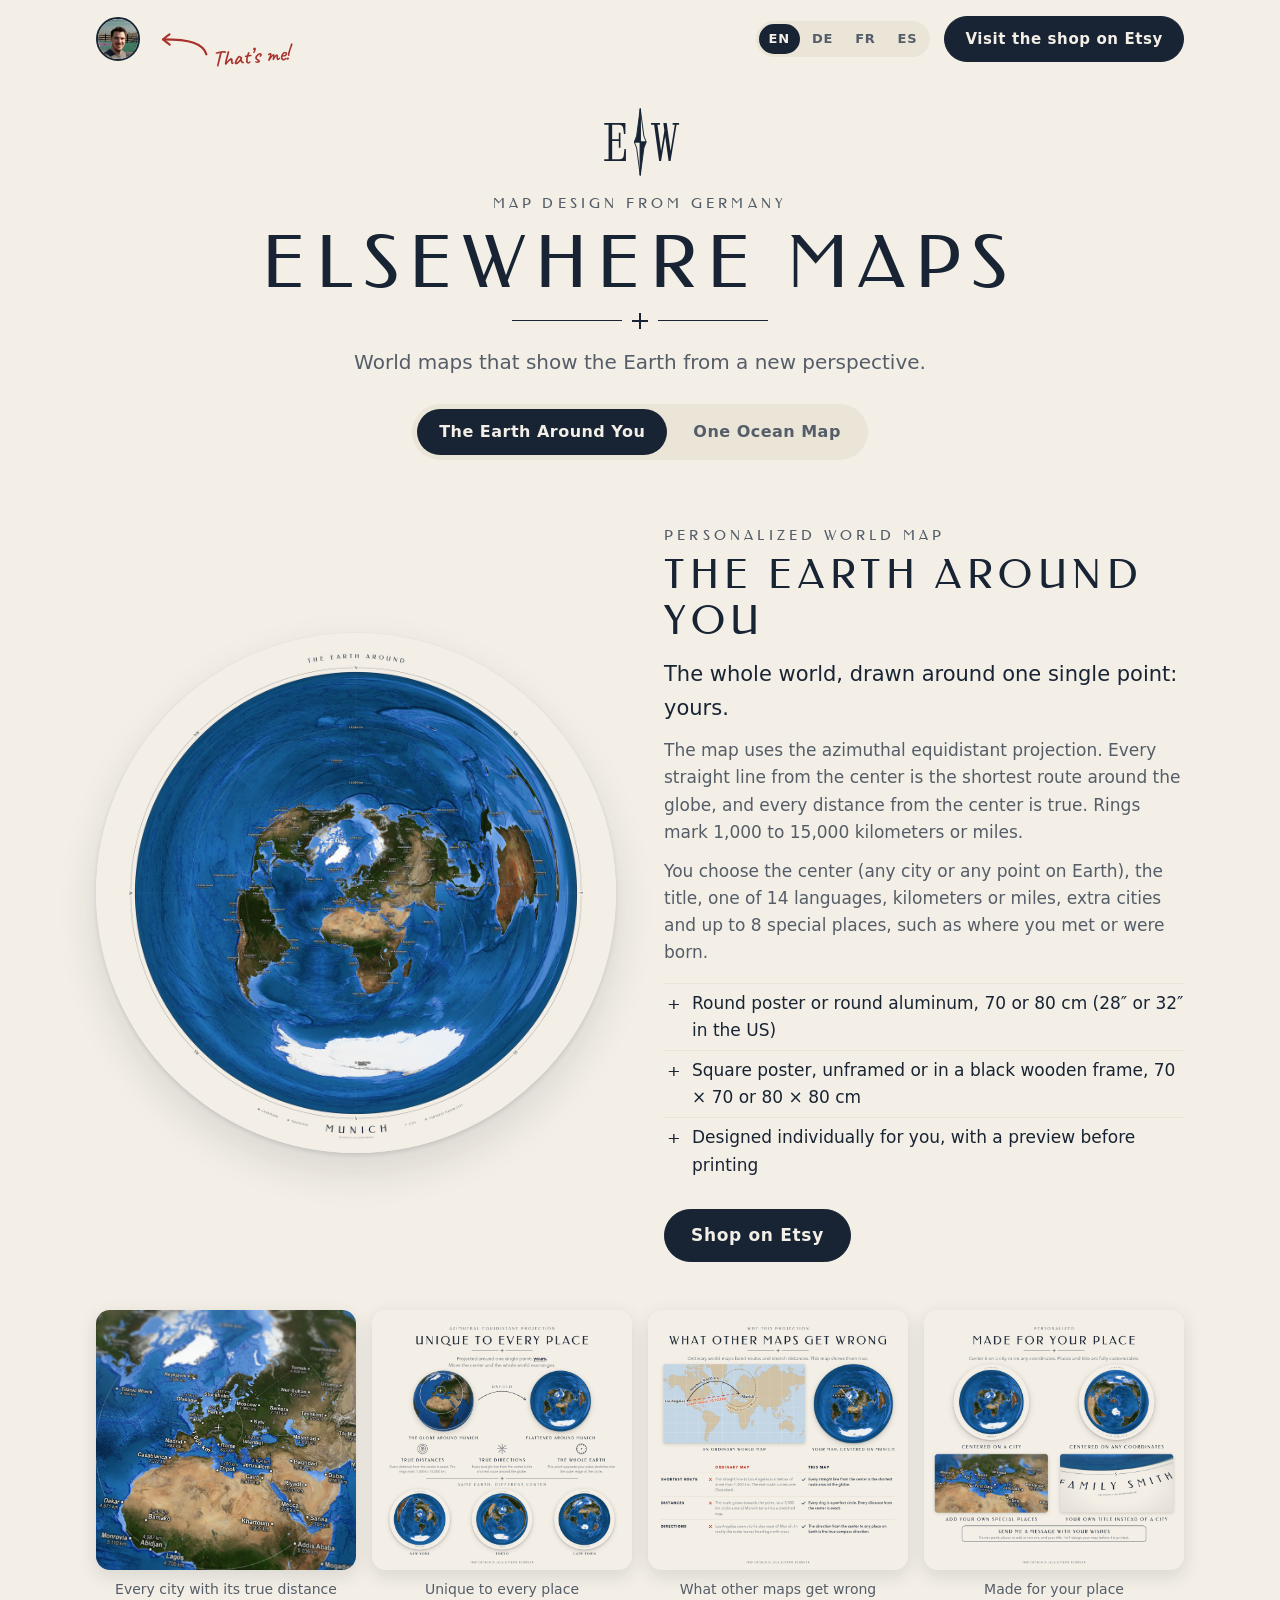
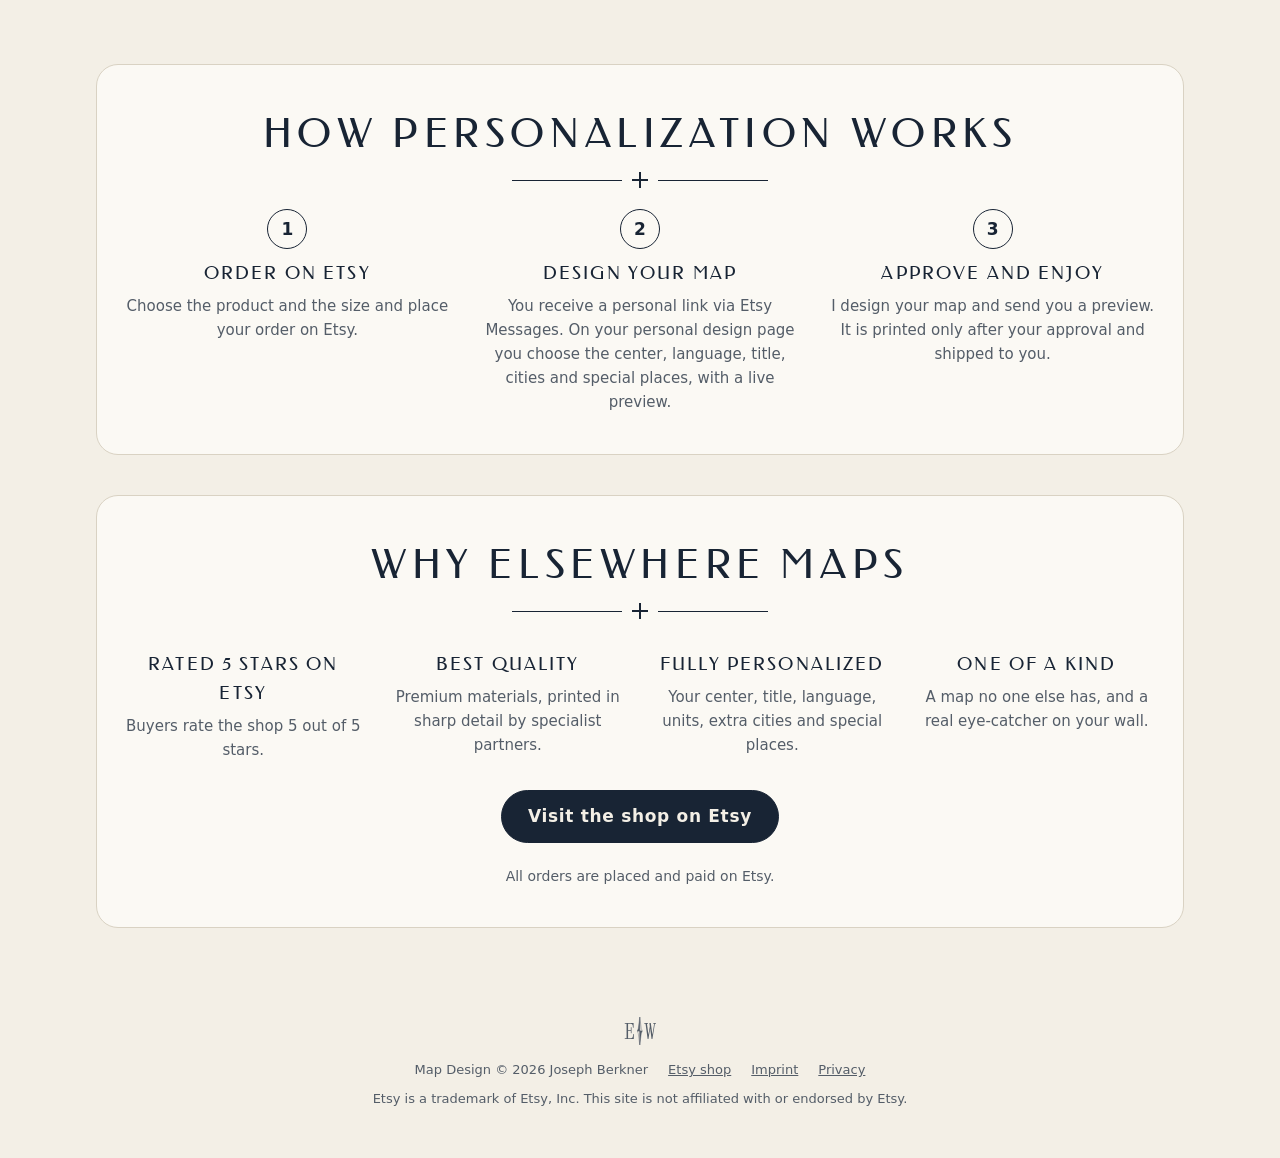
==== index.html @ 9916c8a8 "Add files via upload" ====
<!doctype html>
<html lang="en">
<head>
<meta charset="utf-8">
<meta name="viewport" content="width=device-width, initial-scale=1">
<meta name="referrer" content="strict-origin-when-cross-origin">
<!-- Keine fremden Quellen: Schriften, Bilder und Skripte liegen alle hier -->
<meta http-equiv="Content-Security-Policy" content="default-src 'self'; img-src 'self' data:; style-src 'self' 'unsafe-inline'; script-src 'self'; font-src 'self'; base-uri 'none'; form-action 'none'; object-src 'none'">
<title>Elsewhere Maps · World maps with a new perspective</title>
<meta name="description" content="Elsewhere Maps: The Earth Around You, a personalized world map centered on your place, and the One Ocean Map. Designed in Germany, available on Etsy.">
<link rel="icon" href="favicon.svg?v=202611060154" type="image/svg+xml">
<link rel="stylesheet" href="style.css?v=202611060154">
<script src="i18n.js?v=202611060154" defer></script>
<script src="app.js?v=202611060154" defer></script>
</head>
<body data-product="earth">

<!-- ------------------------------------------------------------ Kopfleiste -->
<header class="topbar">
  <div class="topbar-left">
    <button type="button" class="avatar" id="aboutOpen" aria-haspopup="dialog" data-i18n-aria="about_btn" aria-label="About me">
      <img id="avatarImg" src="img/me.jpg" alt="" width="88" height="88">
      <span class="initials" aria-hidden="true">JB</span>
    </button>
    <span class="thats-me" aria-hidden="true"><svg viewBox="0 0 60 44" class="hand-arrow"><path d="M56 39 C52 27 38 22.5 8 22.5" fill="none"/><path d="M15 16.8 C12.2 18.6 10 20.4 7.8 22.5 C10.2 24.5 12.4 26.3 15.2 28.2" fill="none"/></svg><span class="hand" data-i18n="thats_me">That’s me!</span></span>
  </div>
  <div class="topbar-right">
    <nav class="uilang" aria-label="Language of this page" data-i18n-aria="ui_lang">
      <button type="button" data-ui="en" lang="en">EN</button><button type="button" data-ui="de" lang="de">DE</button><button type="button" data-ui="fr" lang="fr">FR</button><button type="button" data-ui="es" lang="es">ES</button>
    </nav>
    <a class="btn shop" data-etsy="shop" href="https://www.etsy.com/shop/ElsewhereMaps" target="_blank" rel="noopener" data-i18n="shop_header">Visit the shop on Etsy</a>
  </div>
</header>

<!-- ------------------------------------------------------------ Kopf mit Produktwahl -->
<section class="hero">
  <div class="hero-mark"><svg aria-hidden="true" focusable="false" class="mark" xmlns="http://www.w3.org/2000/svg" viewBox="11.98 16.00 76.05 68.00"><path d="M50.00 18.50 L53.40 44.33 L55.60 50.00 L50.00 50.00 Z" style="fill:var(--bg)" stroke="currentColor" stroke-width="0.9" stroke-linejoin="round"/><path d="M50.00 81.50 L46.60 55.67 L44.40 50.00 L50.00 50.00 Z" style="fill:var(--bg)" stroke="currentColor" stroke-width="0.9" stroke-linejoin="round"/><path d="M50.00 18.50 L46.60 44.33 L44.40 50.00 L50.00 50.00 Z" fill="currentColor" stroke="currentColor" stroke-width="0.9" stroke-linejoin="round"/><path d="M50.00 81.50 L53.40 55.67 L55.60 50.00 L50.00 50.00 Z" fill="currentColor" stroke="currentColor" stroke-width="0.9" stroke-linejoin="round"/><path d="M31 0V34H115V706H31V740H442V526H414L400 633Q391 705 317 705H185V421H314V548H346V260H314V387H185V35H327Q400 35 409 108L424 234H452V0Z" fill="currentColor" transform="translate(14.476 68.000) scale(0.04865 -0.04865)"/><path d="M136 0 39 706H-21V740H153V706H104L174 197L238 591L218 740H283L358 197L441 706H398V740H524V706H474L358 0H320L254 481L174 0Z" fill="currentColor" transform="translate(61.200 68.000) scale(0.04865 -0.04865)"/></svg></div>
  <div class="kicker" data-i18n="kicker">Map design from Germany</div>
  <h1>Elsewhere Maps</h1>
  <div class="ornament" aria-hidden="true"><span></span><i></i><span></span></div>
  <p class="tagline" data-i18n="tagline">World maps that show the Earth from a new perspective.</p>
  <div class="tabs" role="tablist" aria-label="Choose a map" data-i18n-aria="tabs_label">
    <button type="button" role="tab" id="tab-earth" aria-controls="panel-earth" data-tab="earth" aria-selected="true">The Earth Around You</button>
    <button type="button" role="tab" id="tab-ocean" aria-controls="panel-ocean" data-tab="ocean" aria-selected="false" tabindex="-1">One Ocean Map</button>
  </div>
</section>

<main>
  <!-- ------------------------------------------------------------ The Earth Around You -->
  <div id="panel-earth" class="panel" role="tabpanel" aria-labelledby="tab-earth" data-for="earth">
    <section class="product">
      <div class="product-media">
        <img class="round" src="img/earth_poster.jpg" width="1200" height="1200" alt="Round world map centered on Munich: the whole Earth drawn around one point, with distance rings and city labels" data-i18n-alt="earth_alt">
      </div>
      <div class="product-text">
        <div class="kicker" data-i18n="earth_kicker">Personalized world map</div>
        <h2>The Earth Around You</h2>
        <p class="lead" data-i18n="earth_lead">The whole world, drawn around one single point: yours.</p>
        <p data-i18n="earth_p1">The map uses the azimuthal equidistant projection.</p>
        <p data-i18n="earth_p2">You choose the center.</p>
        <ul class="facts">
          <li data-i18n="earth_f1">Round poster or round aluminum</li>
          <li data-i18n="earth_f2">Square poster</li>
          <li data-i18n="earth_f3">Designed individually for you</li>
        </ul>
        <a class="btn etsy" data-etsy="earthAroundYou" href="https://www.etsy.com/shop/ElsewhereMaps" target="_blank" rel="noopener" data-i18n="shop_etsy">Shop on Etsy</a>
      </div>
    </section>

    <section class="gallery" aria-label="Pictures of The Earth Around You" data-i18n-aria="gallery_earth">
      <figure><img src="img/earth_closeup.jpg" width="1600" height="1600" alt="" data-i18n-alt="g1_alt" loading="lazy"><figcaption data-i18n="g1"></figcaption></figure>
      <figure><img src="img/earth_projection.jpg" width="1600" height="1600" alt="" data-i18n-alt="g2_alt" loading="lazy"><figcaption data-i18n="g2"></figcaption></figure>
      <figure><img src="img/earth_other_maps.jpg" width="1600" height="1600" alt="" data-i18n-alt="g3_alt" loading="lazy"><figcaption data-i18n="g3"></figcaption></figure>
      <figure><img src="img/earth_personalized.jpg" width="1600" height="1600" alt="" data-i18n-alt="g4_alt" loading="lazy"><figcaption data-i18n="g4"></figcaption></figure>
    </section>

    <section class="card steps" aria-labelledby="steps-h">
      <h2 id="steps-h" data-i18n="steps_h">How personalization works</h2>
      <div class="ornament" aria-hidden="true"><span></span><i></i><span></span></div>
      <ol>
        <li><span class="n">1</span><h3 data-i18n="s1_h"></h3><p data-i18n="s1_p"></p></li>
        <li><span class="n">2</span><h3 data-i18n="s2_h"></h3><p data-i18n="s2_p"></p></li>
        <li><span class="n">3</span><h3 data-i18n="s3_h"></h3><p data-i18n="s3_p"></p></li>
      </ol>
    </section>
  </div>

  <!-- ------------------------------------------------------------ One Ocean Map -->
  <div id="panel-ocean" class="panel" role="tabpanel" aria-labelledby="tab-ocean" data-for="ocean" hidden>
    <section class="product">
      <div class="product-media">
        <img src="img/ocean_mockup.jpg" width="800" height="1200" alt="" data-i18n-alt="ocean_alt">
      </div>
      <div class="product-text">
        <div class="kicker" data-i18n="ocean_kicker">Poster</div>
        <div class="ocean-label" role="img" aria-label="One Ocean"><img src="img/ocean_title_text_light.svg" alt=""><img class="ocean-label-wave" src="img/ocean_waves_light.svg" alt=""></div>
        <h2 class="visually-hidden">One Ocean Map</h2>
        <p class="lead" data-i18n="ocean_lead">There is only one ocean.</p>
        <p data-i18n="ocean_p1"></p>
        <p data-i18n="ocean_p2"></p>
        <a class="btn etsy" data-etsy="oneOcean" href="https://www.etsy.com/shop/ElsewhereMaps" target="_blank" rel="noopener" data-i18n="shop_etsy">Shop on Etsy</a>
      </div>
    </section>

    <section class="gallery" aria-label="Pictures of the One Ocean Map" data-i18n-aria="gallery_ocean">
      <figure><img src="img/ocean_closeup.jpg" width="1400" height="1400" alt="" data-i18n-alt="o1_alt" loading="lazy"><figcaption data-i18n="o1"></figcaption></figure>
      <figure><img src="img/ocean_atlantic.jpg" width="1400" height="1400" alt="" data-i18n-alt="o2_alt" loading="lazy"><figcaption data-i18n="o2"></figcaption></figure>
      <figure><img src="img/ocean_details.jpg" width="1400" height="1400" alt="" data-i18n-alt="o3_alt" loading="lazy"><figcaption data-i18n="o3"></figcaption></figure>
      <figure><img src="img/ocean_room.jpg" width="1024" height="1024" alt="" data-i18n-alt="o4_alt" loading="lazy"><figcaption data-i18n="o4"></figcaption></figure>
    </section>

    <section class="card details" aria-labelledby="det-h">
      <h2 id="det-h" data-i18n="od_h">Details</h2>
      <div class="ornament" aria-hidden="true"><span></span><i></i><span></span></div>
      <ul>
        <li><h3 data-i18n="od1_h"></h3><p data-i18n="od1_p"></p></li>
        <li><h3 data-i18n="od2_h"></h3><p data-i18n="od2_p"></p></li>
        <li><h3 data-i18n="od3_h"></h3><p data-i18n="od3_p"></p></li>
        <li><h3 data-i18n="od4_h"></h3><p data-i18n="od4_p"></p></li>
      </ul>
    </section>
  </div>

  <!-- ------------------------------------------------------------ Vorteile (beide Produkte) -->
  <section class="card benefits" aria-labelledby="ben-h">
    <h2 id="ben-h" data-i18n="ben_h">Why Elsewhere Maps</h2>
    <div class="ornament" aria-hidden="true"><span></span><i></i><span></span></div>
    <ul>
      <li><h3 data-i18n="b1_h"></h3><p data-i18n="b1_p"></p></li>
      <li><h3 data-i18n="b2_h"></h3><p data-i18n="b2_p"></p></li>
      <li data-for="earth"><h3 data-i18n="b3_h"></h3><p data-i18n="b3_p"></p></li>
      <li data-for="ocean" hidden><h3 data-i18n="bo3_h"></h3><p data-i18n="bo3_p"></p></li>
      <li><h3 data-i18n="b4_h"></h3><p data-i18n="b4_p"></p></li>
    </ul>
    <a class="btn etsy" data-etsy="shop" href="https://www.etsy.com/shop/ElsewhereMaps" target="_blank" rel="noopener" data-i18n="visit_shop">Visit the shop on Etsy</a>
    <p class="note" data-i18n="etsy_note">All orders are placed and paid on Etsy.</p>
  </section>
</main>

<footer>
  <div class="footer-mark"><svg aria-hidden="true" focusable="false" class="mark" xmlns="http://www.w3.org/2000/svg" viewBox="11.98 16.00 76.05 68.00"><path d="M50.00 18.50 L53.40 44.33 L55.60 50.00 L50.00 50.00 Z" style="fill:var(--bg)" stroke="currentColor" stroke-width="0.9" stroke-linejoin="round"/><path d="M50.00 81.50 L46.60 55.67 L44.40 50.00 L50.00 50.00 Z" style="fill:var(--bg)" stroke="currentColor" stroke-width="0.9" stroke-linejoin="round"/><path d="M50.00 18.50 L46.60 44.33 L44.40 50.00 L50.00 50.00 Z" fill="currentColor" stroke="currentColor" stroke-width="0.9" stroke-linejoin="round"/><path d="M50.00 81.50 L53.40 55.67 L55.60 50.00 L50.00 50.00 Z" fill="currentColor" stroke="currentColor" stroke-width="0.9" stroke-linejoin="round"/><path d="M31 0V34H115V706H31V740H442V526H414L400 633Q391 705 317 705H185V421H314V548H346V260H314V387H185V35H327Q400 35 409 108L424 234H452V0Z" fill="currentColor" transform="translate(14.476 68.000) scale(0.04865 -0.04865)"/><path d="M136 0 39 706H-21V740H153V706H104L174 197L238 591L218 740H283L358 197L441 706H398V740H524V706H474L358 0H320L254 481L174 0Z" fill="currentColor" transform="translate(61.200 68.000) scale(0.04865 -0.04865)"/></svg></div>
  <span>Map Design © 2026 Joseph Berkner</span>
  <a data-etsy="shop" href="https://www.etsy.com/shop/ElsewhereMaps" target="_blank" rel="noopener" data-i18n="footer_shop">Etsy shop</a>
  <a href="imprint.html" data-i18n="imprint">Imprint</a>
  <a href="privacy.html" data-i18n="privacy">Privacy</a>
  <span class="small" data-i18n="etsy_tm">Etsy is a trademark of Etsy, Inc. This site is not affiliated with or endorsed by Etsy.</span>
</footer>

<!-- ------------------------------------------------------------ Ueber mich -->
<dialog id="lightbox" aria-label="Picture" data-i18n-aria="lb_label">
  <button type="button" class="close" id="lbClose" data-i18n-aria="about_close" aria-label="Close">×</button>
  <button type="button" class="lb-nav prev" id="lbPrev" data-i18n-aria="lb_prev" aria-label="Previous picture">‹</button>
  <figure><img id="lbImg" src="" alt=""><figcaption id="lbCap"></figcaption></figure>
  <button type="button" class="lb-nav next" id="lbNext" data-i18n-aria="lb_next" aria-label="Next picture">›</button>
</dialog>
<dialog id="about" aria-labelledby="about-h">
  <div class="about-inner">
    <button type="button" class="close" id="aboutClose" data-i18n-aria="about_close" aria-label="Close">×</button>
    <div class="about-photo avatar static" aria-hidden="true"><img id="aboutImg" src="img/me.jpg" alt="" width="160" height="160"><span class="initials">JB</span></div>
    <h2 id="about-h" data-i18n="about_h">About me</h2>
    <p data-i18n="about_p1"></p>
    <p data-i18n="about_p2"></p>
    <a class="btn" data-etsy="shop" href="https://www.etsy.com/shop/ElsewhereMaps" target="_blank" rel="noopener" data-i18n="visit_shop">Visit the shop on Etsy</a>
  </div>
</dialog>
</body>
</html>
---- style.css ----
/* Marketingseite Elsewhere Maps. Zwei Looks, gesteuert ueber body[data-product]:
   earth = wie The Earth Around You (Creme, Tinte, Federo), ocean = wie die One Ocean Map
   (Tiefseeblau, Cyan und Korallrot der Stroemungen, Crimson Text). */
@font-face { font-family: "Federo SZ"; src: url("federo.ttf") format("truetype"); font-display: swap; }
@font-face { font-family: "Crimson Text"; src: url("fonts/CrimsonText-Regular.ttf") format("truetype"); font-weight: 400; font-display: swap; }
@font-face { font-family: "Crimson Text"; src: url("fonts/CrimsonText-SemiBold.ttf") format("truetype"); font-weight: 600; font-display: swap; }
@font-face { font-family: "Crimson Text"; src: url("fonts/CrimsonText-Italic.ttf") format("truetype"); font-weight: 400; font-style: italic; font-display: swap; }

:root, body[data-product="earth"] {
  --bg: #f3efe6; --card: #fbf9f4; --ink: #182434; --muted: #545d68; --line: #d9d2c3; --soft: #ebe5d8;
  --accent: #182434; --accent-ink: #f3efe6; --kicker: #545d68; --focus: #1a58a0;
  --shadow: rgba(24,36,52,.12);
  --head: "Federo SZ", "Federo", Georgia, serif; --head-case: uppercase; --head-track: .14em; --head-weight: 400;
  --body: "Avenir Next", "Avenir", "Segoe UI", "Helvetica Neue", system-ui, sans-serif;
  --lead-font: var(--body);
}
body[data-product="ocean"] {
  --bg: #0b3f6e; --card: #124f86; --ink: #f2f6fa; --muted: #c3d5e6; --line: rgba(231,238,244,.22); --soft: rgba(231,238,244,.12);
  --accent: #3a99cf; --accent-ink: #062440; --kicker: #f4a3bd; --focus: #f4a3bd;
  --shadow: rgba(0,10,25,.45);
  --head: "Crimson Text", Georgia, serif; --head-case: none; --head-track: .01em; --head-weight: 600;
  --lead-font: "Crimson Text", Georgia, serif;
}
* { box-sizing: border-box; }
html { -webkit-text-size-adjust: 100%; }
body { margin: 0; background: var(--bg); color: var(--ink); font: 17px/1.6 var(--body); transition: background-color .45s ease, color .45s ease; overflow-x: hidden; }
body[data-product="ocean"] { background: radial-gradient(ellipse 120% 700px at 50% 0, #195f97 0%, #0b3f6e 100%) no-repeat, #0b3f6e; }
img { max-width: 100%; height: auto; display: block; }
a { color: var(--ink); }
h1, h2, h3 { font-family: var(--head); font-weight: var(--head-weight); text-transform: var(--head-case); }
h2 { letter-spacing: var(--head-track); font-size: clamp(26px, 4.4vw, 40px); line-height: 1.15; margin: 6px 0 14px; }
body[data-product="ocean"] h2 { font-size: clamp(30px, 5vw, 46px); }
h3 { letter-spacing: calc(var(--head-track) * .85); font-size: 18px; margin: 10px 0 6px; }
body[data-product="ocean"] h3 { font-size: 22px; }
.kicker { font-family: var(--head); letter-spacing: .3em; text-transform: uppercase; color: var(--kicker); font-size: 14px; }
body[data-product="ocean"] .kicker { letter-spacing: .22em; font-weight: 600; }

/* Ornament: Linie mit Pluszeichen (earth) bzw. sanfter Welle (ocean) */
.ornament { display: flex; align-items: center; justify-content: center; height: 18px; margin: 10px 0; }
.ornament span { width: 110px; height: 1px; background: var(--ink); }
.ornament i { position: relative; width: 36px; height: 18px; }
.ornament i::before, .ornament i::after { content: ""; position: absolute; background: var(--ink); }
.ornament i::before { left: 10px; right: 10px; top: 8px; height: 2px; }
.ornament i::after { top: 1px; bottom: 1px; left: 17px; width: 2px; }
body[data-product="ocean"] .ornament span, body[data-product="ocean"] .ornament i { display: none; }
body[data-product="ocean"] .ornament { width: 280px; height: 30px; margin: 10px auto;
  background: url("img/ocean_waves_light.svg") center / contain no-repeat; }   /* Wellen aus dem Titel der One Ocean Map */

.btn { display: inline-block; font: inherit; font-weight: 600; letter-spacing: .04em; text-decoration: none; border: 1px solid var(--accent);
  border-radius: 999px; background: var(--accent); color: var(--accent-ink); padding: 12px 26px; transition: background-color .3s, color .3s, border-color .3s, filter .2s; }
.btn:hover { filter: brightness(1.12); }
.btn.ghost { background: transparent; color: var(--ink); border-color: var(--ink); }
:focus-visible { outline: 3px solid var(--focus); outline-offset: 3px; }

/* Kopfleiste */
.topbar { max-width: 1120px; margin: 0 auto; padding: 16px; display: flex; justify-content: space-between; align-items: center; gap: 12px; flex-wrap: wrap; }
.topbar-left, .topbar-right { display: flex; align-items: center; gap: 14px; flex-wrap: wrap; }
.brand { font-family: var(--head); text-transform: var(--head-case); letter-spacing: .2em; font-size: 15px; text-decoration: none; color: var(--ink); white-space: nowrap; }
body[data-product="ocean"] .brand { letter-spacing: .06em; font-size: 20px; font-weight: 600; }
.brand { display: inline-flex; align-items: center; gap: 10px; }
.brand svg.mark { display: block; height: 38px; width: auto; color: var(--ink); }
.avatar { position: relative; width: 44px; height: 44px; border-radius: 50%; padding: 0; border: 2px solid var(--accent); background: var(--soft); overflow: hidden; cursor: pointer; flex: none; }
.avatar img { width: 100%; height: 100%; object-fit: cover; }
.avatar .initials { position: absolute; inset: 0; display: none; place-items: center; font-weight: 700; font-size: 15px; letter-spacing: .04em; color: var(--ink); }
.avatar.noimg img { display: none; }
.avatar.noimg .initials { display: grid; }
.avatar.static { cursor: default; }
.uilang { display: flex; gap: 2px; background: var(--soft); border-radius: 999px; padding: 3px; }
.uilang button { font: inherit; font-size: 13px; font-weight: 600; letter-spacing: .06em; border: 0; background: none; color: var(--muted); padding: 5px 10px; border-radius: 999px; cursor: pointer; }
.uilang button[aria-pressed="true"] { background: var(--ink); color: var(--bg); }
.btn.shop { padding: 10px 20px; font-size: 15px; }

/* Kopf mit Produktwahl */
.hero { text-align: center; padding: 28px 16px 36px; max-width: 1120px; margin: 0 auto; }
.hero h1 { letter-spacing: .14em; font-size: clamp(36px, 8vw, 72px); margin: 12px 0 8px; line-height: 1.05; }
body[data-product="ocean"] .hero h1 { letter-spacing: .04em; }
.tagline { color: var(--muted); font-size: clamp(17px, 2.2vw, 20px); max-width: 640px; margin: 16px auto 26px; }
.tabs { display: inline-flex; flex-wrap: wrap; justify-content: center; gap: 4px; background: var(--soft); border-radius: 999px; padding: 5px; }
.tabs [role="tab"] { font: inherit; font-weight: 600; font-size: 16px; letter-spacing: .03em; border: 0; border-radius: 999px; background: none; color: var(--muted); padding: 10px 22px; cursor: pointer; transition: background-color .3s, color .3s; }
.tabs [role="tab"][aria-selected="true"] { background: var(--accent); color: var(--accent-ink); }

main { max-width: 1120px; margin: 0 auto; padding: 0 16px 40px; }
.panel { transition: opacity .35s ease; }
.panel.fading { opacity: 0; }

/* Produkte */
.product { display: grid; grid-template-columns: 1fr 1fr; gap: 48px; align-items: center; padding: 28px 0 40px; }
.product-media img { border-radius: 18px; box-shadow: 0 2px 4px var(--shadow), 0 18px 40px var(--shadow); }
body[data-product="ocean"] .product-media img { max-height: 760px; width: auto; margin: 0 auto; }
.product .lead { font-family: var(--lead-font); font-size: 21px; color: var(--ink); font-weight: 500; margin: 0 0 12px; }
body[data-product="ocean"] .product .lead { font-size: 26px; font-style: italic; font-weight: 400; }
.product p { color: var(--muted); margin: 0 0 12px; }
.facts { list-style: none; padding: 0; margin: 16px 0 24px; }
.facts li { position: relative; padding: 6px 0 6px 28px; border-top: 1px solid var(--soft); }
.facts li::before { content: "+"; position: absolute; left: 4px; top: 3px; font-family: var(--head); font-size: 20px; }

.gallery { display: grid; grid-template-columns: repeat(4, 1fr); gap: 16px; padding: 8px 0 40px; }
.gallery.two { grid-template-columns: minmax(0, 420px); justify-content: center; }
.gallery figure { margin: 0; }
.gallery img { border-radius: 14px; box-shadow: 0 6px 18px var(--shadow); }
.gallery figcaption { font-size: 14px; color: var(--muted); text-align: center; margin-top: 8px; }

/* Karten: Schritte, Details, Vorteile */
.card { text-align: center; background: var(--card); border: 1px solid var(--line); border-radius: 22px; padding: 40px 28px; margin: 24px 0 40px; transition: background-color .45s, border-color .45s; }
.card ol, .card ul { list-style: none; padding: 0; margin: 20px 0 0; display: grid; grid-template-columns: repeat(3, 1fr); gap: 28px; }
.details ul, .benefits ul { grid-template-columns: repeat(4, 1fr); }
.benefits ul { margin-bottom: 28px; }
.card p { color: var(--muted); font-size: 15px; margin: 0; }
body[data-product="ocean"] .card p { font-size: 16px; }
.n { display: inline-grid; place-items: center; width: 40px; height: 40px; border-radius: 50%; border: 1.5px solid var(--ink); font-weight: 600; }
.note, .card .note { color: var(--muted); font-size: 14px; margin: 22px 0 0; }   /* .card p setzt sonst margin 0 */
.todo { border: 1px dashed var(--kicker); border-radius: 6px; padding: 0 4px; }

footer { max-width: 1120px; margin: 0 auto; padding: 8px 16px 48px; display: flex; flex-wrap: wrap; gap: 8px 20px; justify-content: center; color: var(--muted); font-size: 13px; }
footer a { color: var(--muted); }
footer .small { flex-basis: 100%; text-align: center; }

/* Ueber mich */
dialog#about { border: 1px solid var(--line); border-radius: 22px; background: var(--card); color: var(--ink); padding: 0; width: min(520px, calc(100vw - 32px)); max-height: calc(100vh - 32px); box-shadow: 0 30px 80px rgba(0,0,0,.35); }
dialog#about::backdrop { background: rgba(8,20,35,.55); }
.about-inner { position: relative; padding: 36px 28px 28px; text-align: center; }
.about-inner p { color: var(--muted); margin: 0 0 12px; }
.about-inner .btn { margin-top: 8px; }
.about-photo { width: 120px; height: 120px; margin: 0 auto 8px; }
.about-photo .initials { font-size: 34px; }
.close { position: absolute; top: 10px; right: 10px; width: 40px; height: 40px; border: 0; border-radius: 50%; background: var(--soft); color: var(--ink); font-size: 24px; line-height: 1; cursor: pointer; }

[hidden] { display: none !important; }

@media (max-width: 900px) {
  .product { grid-template-columns: 1fr; gap: 24px; padding: 20px 0 32px; }
  .gallery { grid-template-columns: 1fr 1fr; }
  .details ul, .benefits ul { grid-template-columns: 1fr 1fr; }
}
@media (max-width: 600px) {
  .topbar { justify-content: center; }
  .topbar-left, .topbar-right { justify-content: center; }
  .card ol, .card ul, .details ul, .benefits ul { grid-template-columns: 1fr; }
  .card { padding: 28px 16px; }
  .gallery { gap: 10px; }
  .tabs [role="tab"] { padding: 9px 14px; font-size: 15px; }
}
@media (prefers-reduced-motion: reduce) {
  *, *::before, *::after { transition: none !important; }
}

/* Titel der One Ocean Map wie auf dem Poster, fuer den dunklen Grund mit heller Schrift (Schrift: img/ocean_title_text_light.svg aus logo/make_ocean_title.py, Welle: img/ocean_waves_light.svg aus logo/make_wave.py) */
.ocean-label { display: block; margin: 4px 0 14px; }
.ocean-label img { width: min(250px, 62vw); height: auto; display: block; }
.ocean-label .ocean-label-wave { width: min(270px, 66vw); margin: 2px 0 0 -10px; }
.visually-hidden { position: absolute !important; width: 1px; height: 1px; overflow: hidden; clip: rect(0 0 0 0); white-space: nowrap; }

/* Grossansicht der Bilder */
.zoomable { cursor: zoom-in; }
dialog#lightbox { border: 0; padding: 0; background: transparent; max-width: none; max-height: none; width: 100vw; height: 100vh; margin: 0; overflow: hidden; }
dialog#lightbox[open] { display: grid; place-items: center; }
dialog#lightbox::backdrop { background: rgba(6,14,24,.88); }
dialog#lightbox figure { margin: 0; display: flex; flex-direction: column; align-items: center; gap: 10px; max-width: calc(100vw - 120px); }
dialog#lightbox img { max-width: calc(100vw - 120px); max-height: calc(100vh - 110px); width: auto; height: auto; border-radius: 10px; box-shadow: 0 20px 60px rgba(0,0,0,.5); }
dialog#lightbox figcaption { color: #e7eef4; font-size: 15px; text-align: center; }
dialog#lightbox .close { position: fixed; top: 16px; right: 16px; }
.lb-nav { position: fixed; top: 50%; transform: translateY(-50%); width: 48px; height: 48px; border-radius: 50%; border: 0;
  background: rgba(255,255,255,.14); color: #fff; font-size: 32px; line-height: 1; cursor: pointer; }
.lb-nav:hover, .lb-nav:focus-visible { background: rgba(255,255,255,.28); }
.lb-nav.prev { left: 16px; } .lb-nav.next { right: 16px; }
@media (max-width: 600px) { dialog#lightbox figure, dialog#lightbox img { max-width: calc(100vw - 32px); } .lb-nav { top: auto; bottom: 18px; transform: none; } }
.hero-mark { display: flex; justify-content: center; margin: 0 0 14px; }
.hero-mark svg.mark { height: 72px; width: auto; color: var(--ink); }
@media (max-width: 600px) { .hero-mark svg.mark { height: 56px; } }
.product-media img.round { border-radius: 50%; }   /* rundes Poster wie geschnitten */
dialog#lightbox img.round { border-radius: 50%; }

/* Handschriftlicher Hinweis am Profilfoto */
@font-face { font-family: "Caveat"; src: url("fonts/Caveat.ttf") format("truetype"); font-weight: 400 700; font-display: swap; }
:root { --hand: #a8322b; }
body[data-product="ocean"] { --hand: #f4a3bf; }
.thats-me { display: inline-flex; align-items: flex-start; height: 44px; margin-left: 2px; color: var(--hand); pointer-events: none; }
/* Pfeil so hoch wie das Foto (44 px): die Spitze liegt genau auf halber Hoehe, also auf der Mitte des Fotos */
.hand-arrow { width: 54px; height: 44px; flex: none; }
.hand-arrow path { stroke: currentColor; stroke-width: 2.4; stroke-linecap: round; stroke-linejoin: round; }
.thats-me .hand { font-family: "Caveat", "Bradley Hand", cursive; font-weight: 600; font-size: 22px; line-height: 1; white-space: nowrap; align-self: flex-end; margin: 0 0 -6px 2px; transform: rotate(-5deg); }
@media (max-width: 600px) { .hand-arrow { width: 44px; } .thats-me .hand { font-size: 20px; } }
.footer-mark { flex-basis: 100%; display: flex; justify-content: center; margin-bottom: 6px; }
.footer-mark svg.mark { height: 30px; width: auto; color: var(--muted); }
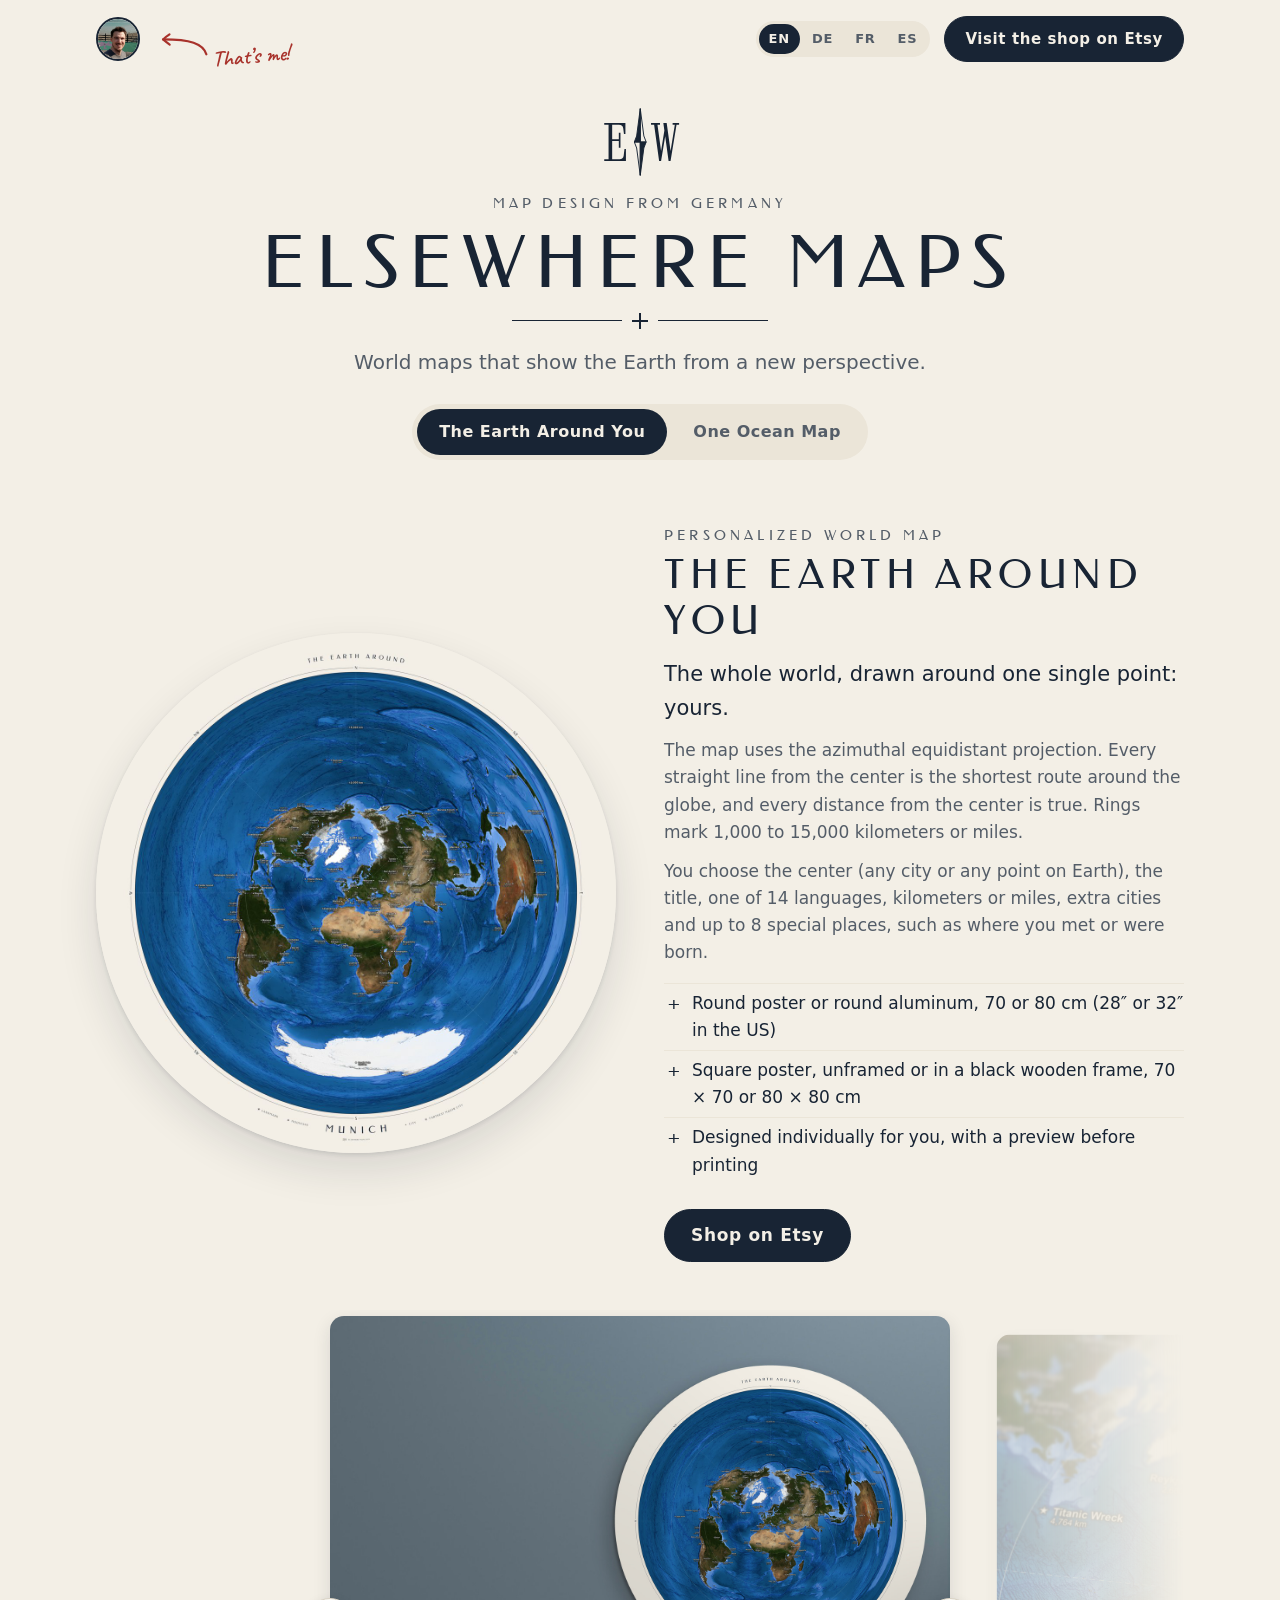
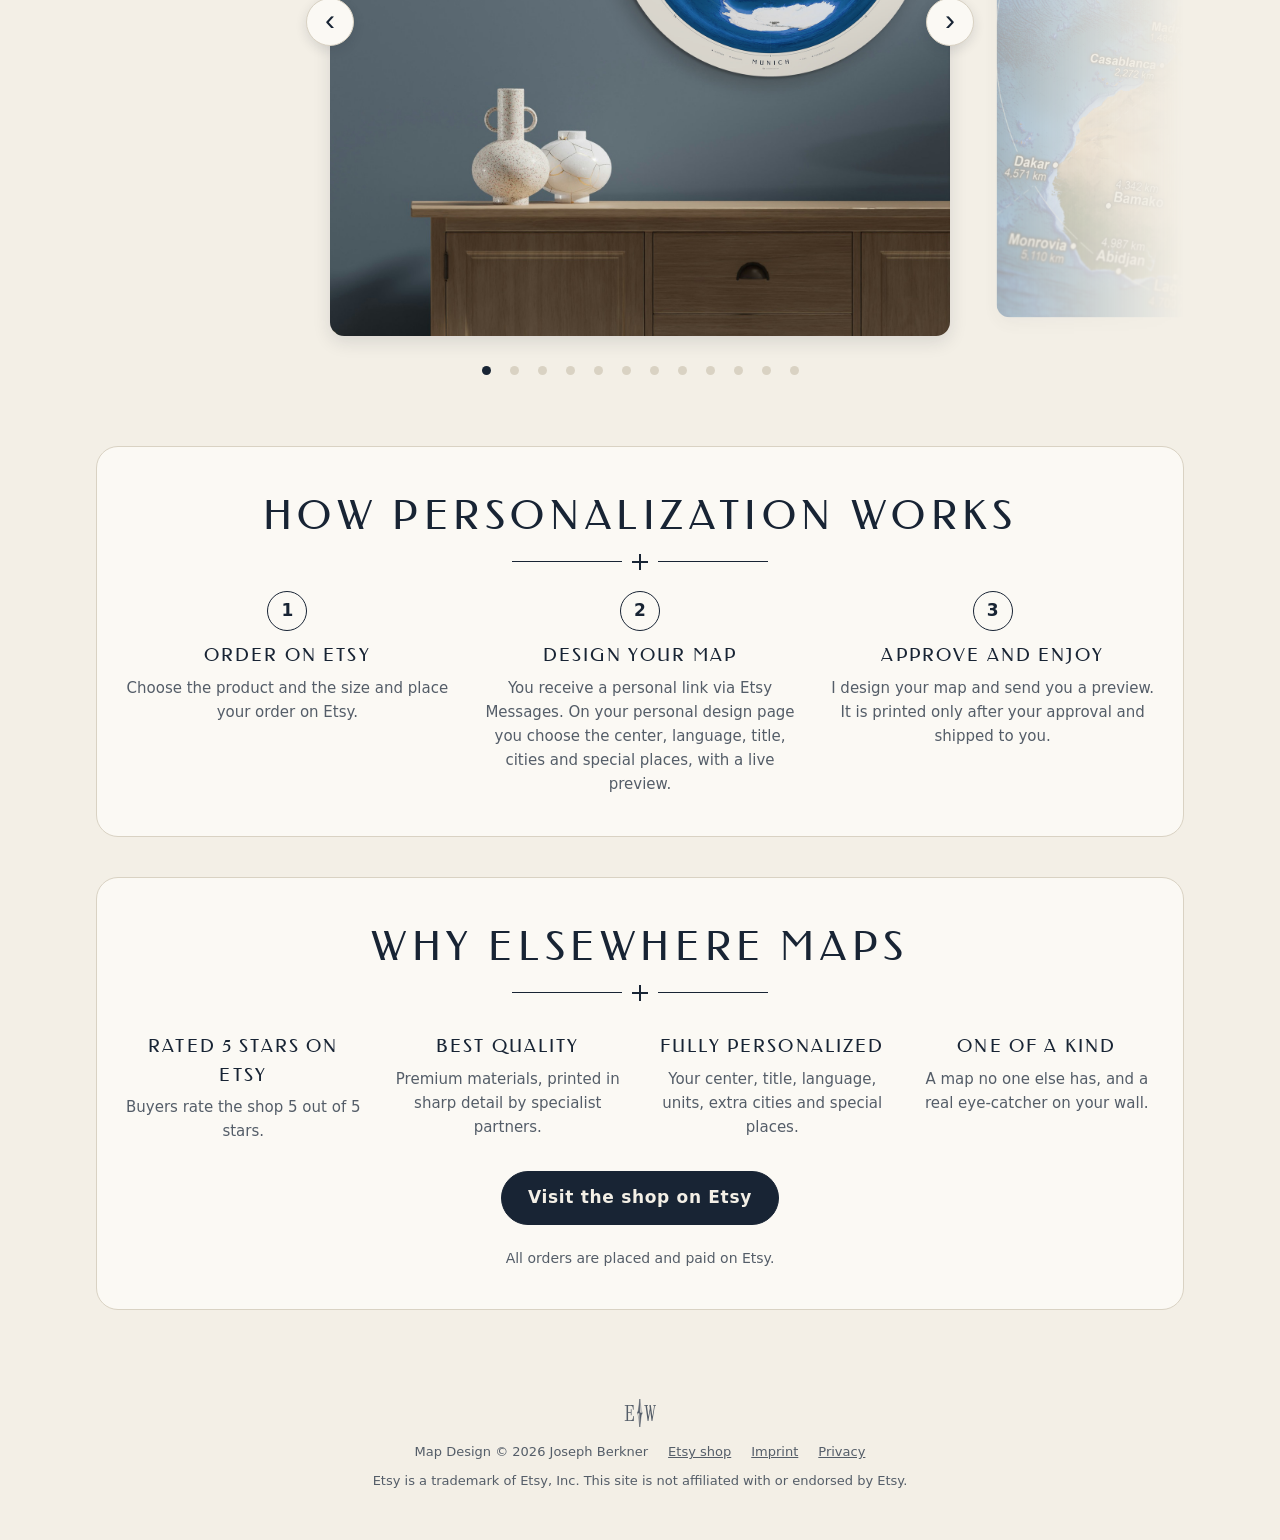
==== commit c7f2104a: "Add files via upload" ====
--- a/index.html
+++ b/index.html
@@ -6,12 +6,122 @@
 <meta name="referrer" content="strict-origin-when-cross-origin">
 <!-- Keine fremden Quellen: Schriften, Bilder und Skripte liegen alle hier -->
 <meta http-equiv="Content-Security-Policy" content="default-src 'self'; img-src 'self' data:; style-src 'self' 'unsafe-inline'; script-src 'self'; font-src 'self'; base-uri 'none'; form-action 'none'; object-src 'none'">
-<title>Elsewhere Maps · World maps with a new perspective</title>
-<meta name="description" content="Elsewhere Maps: The Earth Around You, a personalized world map centered on your place, and the One Ocean Map. Designed in Germany, available on Etsy.">
-<link rel="icon" href="favicon.svg?v=202611060154" type="image/svg+xml">
-<link rel="stylesheet" href="style.css?v=202611060154">
-<script src="i18n.js?v=202611060154" defer></script>
-<script src="app.js?v=202611060154" defer></script>
+<title>Personalized Azimuthal Equidistant Map Poster | Elsewhere Maps</title>
+<meta name="description" content="Personalized world map poster in the azimuthal equidistant projection: centered on your place, with true distances and directions to every city. Round poster, aluminum or square print, plus the One Ocean Map (Spilhaus projection).">
+<meta name="keywords" content="azimuthal equidistant projection, azimuthal equidistant map, azimuthal projection poster, equidistant projection poster, personalized world map, custom world map poster, round world map, distance map, world map print, map centered on my city, aluminum map print, Spilhaus projection, One Ocean Map, ocean map poster, map gift">
+<meta name="author" content="Joseph Berkner">
+<meta name="robots" content="index, follow, max-image-preview:large">
+<meta name="theme-color" content="#f3efe6">
+<link rel="canonical" href="https://elsewhere-maps.com/">
+<link rel="alternate" hreflang="en" href="https://elsewhere-maps.com/?ui=en">
+<link rel="alternate" hreflang="de" href="https://elsewhere-maps.com/?ui=de">
+<link rel="alternate" hreflang="fr" href="https://elsewhere-maps.com/?ui=fr">
+<link rel="alternate" hreflang="es" href="https://elsewhere-maps.com/?ui=es">
+<link rel="alternate" hreflang="x-default" href="https://elsewhere-maps.com/">
+<meta property="og:type" content="website">
+<meta property="og:site_name" content="Elsewhere Maps">
+<meta property="og:url" content="https://elsewhere-maps.com/">
+<meta property="og:title" content="The Earth Around You: your personalized azimuthal equidistant world map">
+<meta property="og:description" content="The whole world drawn around one single point: yours. True distances and directions to every city on Earth. Poster, aluminum or square print.">
+<meta property="og:image" content="https://elsewhere-maps.com/img/og_earth.jpg">
+<meta property="og:image:width" content="1200">
+<meta property="og:image:height" content="630">
+<meta property="og:image:alt" content="Round personalized world map poster in the azimuthal equidistant projection on a wall">
+<meta property="og:locale" content="en_US">
+<meta property="og:locale:alternate" content="de_DE">
+<meta property="og:locale:alternate" content="fr_FR">
+<meta property="og:locale:alternate" content="es_ES">
+<meta name="twitter:card" content="summary_large_image">
+<script type="application/ld+json">
+[
+ {
+  "@context": "https://schema.org",
+  "@type": "Organization",
+  "@id": "https://elsewhere-maps.com/#org",
+  "name": "Elsewhere Maps",
+  "url": "https://elsewhere-maps.com/",
+  "logo": "https://elsewhere-maps.com/favicon.svg",
+  "founder": {
+   "@type": "Person",
+   "name": "Joseph Berkner"
+  },
+  "sameAs": [
+   "https://www.etsy.com/shop/ElsewhereMaps"
+  ]
+ },
+ {
+  "@context": "https://schema.org",
+  "@type": "WebSite",
+  "@id": "https://elsewhere-maps.com/#site",
+  "name": "Elsewhere Maps",
+  "url": "https://elsewhere-maps.com/",
+  "inLanguage": [
+   "en",
+   "de",
+   "fr",
+   "es"
+  ],
+  "publisher": {
+   "@id": "https://elsewhere-maps.com/#org"
+  }
+ },
+ {
+  "@context": "https://schema.org",
+  "@type": "ItemList",
+  "name": "Elsewhere Maps world map posters",
+  "itemListElement": [
+   {
+    "@type": "ListItem",
+    "position": 1,
+    "item": {
+     "@type": "VisualArtwork",
+     "name": "The Earth Around You",
+     "alternateName": "Personalized azimuthal equidistant world map",
+     "artform": "Poster",
+     "artMedium": "Premium paper, aluminum composite (Dibond)",
+     "genre": "Cartography",
+     "creator": {
+      "@id": "https://elsewhere-maps.com/#org"
+     },
+     "url": "https://elsewhere-maps.com/#earth",
+     "image": [
+      "https://elsewhere-maps.com/img/earth_room.jpg",
+      "https://elsewhere-maps.com/img/earth_poster.jpg",
+      "https://elsewhere-maps.com/img/earth_closeup.jpg"
+     ],
+     "description": "Personalized world map in the azimuthal equidistant projection, centered on your place. Shows true distances and true directions to every city on Earth. Round poster, round aluminum print or square poster, 70 or 80 cm.",
+     "keywords": "azimuthal equidistant projection, azimuthal map, equidistant map, personalized world map, custom world map poster, round world map, distance map, map centered on my city, world map print, aluminum world map, gift"
+    }
+   },
+   {
+    "@type": "ListItem",
+    "position": 2,
+    "item": {
+     "@type": "VisualArtwork",
+     "name": "One Ocean Map",
+     "alternateName": "Spilhaus projection world ocean map",
+     "artform": "Poster",
+     "genre": "Cartography",
+     "creator": {
+      "@id": "https://elsewhere-maps.com/#org"
+     },
+     "url": "https://elsewhere-maps.com/#ocean",
+     "image": [
+      "https://elsewhere-maps.com/img/ocean_room.jpg",
+      "https://elsewhere-maps.com/img/ocean_closeup.jpg"
+     ],
+     "description": "World map in the Spilhaus projection that shows the world's oceans as one connected body of water, with ocean currents and depths.",
+     "keywords": "Spilhaus projection, ocean map, world ocean map poster, one ocean, ocean currents map, map print"
+    }
+   }
+  ]
+ }
+]
+</script>
+<link rel="icon" href="favicon.svg?v=202611061700" type="image/svg+xml">
+<link rel="stylesheet" href="style.css?v=202611061700">
+<script src="i18n.js?v=202611061700" defer></script>
+<script src="app.js?v=202611061700" defer></script>
 </head>
 <body data-product="earth">
 
@@ -50,7 +160,7 @@
   <div id="panel-earth" class="panel" role="tabpanel" aria-labelledby="tab-earth" data-for="earth">
     <section class="product">
       <div class="product-media">
-        <img class="round" src="img/earth_poster.jpg" width="1200" height="1200" alt="Round world map centered on Munich: the whole Earth drawn around one point, with distance rings and city labels" data-i18n-alt="earth_alt">
+        <img class="round" src="img/earth_poster.jpg" width="1200" height="1200" alt="Personalized round world map poster in the azimuthal equidistant projection, centered on Munich, with distance rings and city labels" data-i18n-alt="earth_alt">
       </div>
       <div class="product-text">
         <div class="kicker" data-i18n="earth_kicker">Personalized world map</div>
@@ -67,11 +177,24 @@
       </div>
     </section>
 
-    <section class="gallery" aria-label="Pictures of The Earth Around You" data-i18n-aria="gallery_earth">
-      <figure><img src="img/earth_closeup.jpg" width="1600" height="1600" alt="" data-i18n-alt="g1_alt" loading="lazy"><figcaption data-i18n="g1"></figcaption></figure>
-      <figure><img src="img/earth_projection.jpg" width="1600" height="1600" alt="" data-i18n-alt="g2_alt" loading="lazy"><figcaption data-i18n="g2"></figcaption></figure>
-      <figure><img src="img/earth_other_maps.jpg" width="1600" height="1600" alt="" data-i18n-alt="g3_alt" loading="lazy"><figcaption data-i18n="g3"></figcaption></figure>
-      <figure><img src="img/earth_personalized.jpg" width="1600" height="1600" alt="" data-i18n-alt="g4_alt" loading="lazy"><figcaption data-i18n="g4"></figcaption></figure>
+    <section class="gallery carousel" aria-roledescription="carousel" aria-label="Pictures of The Earth Around You" data-i18n-aria="gallery_earth">
+      <div class="track">
+        <figure><img src="img/earth_room.jpg" width="1600" height="1600" alt="Round azimuthal equidistant world map poster, 80 cm, on a wall above a sideboard" data-i18n-alt="g0_alt" loading="lazy"><figcaption data-i18n="g0"></figcaption></figure>
+        <figure><img src="img/earth_closeup.jpg" width="1600" height="1600" alt="Close-up of the azimuthal equidistant map: Europe, Africa and Asia with city names and true distances in km" data-i18n-alt="g1_alt" loading="lazy"><figcaption data-i18n="g1"></figcaption></figure>
+        <figure><img src="img/earth_closeup_asia.jpg" width="1600" height="1600" alt="Close-up of the azimuthal equidistant map: Asia and the Pacific with city names and true distances in km" data-i18n-alt="g9_alt" loading="lazy"><figcaption data-i18n="g9"></figcaption></figure>
+        <figure><img src="img/earth_closeup_legend.jpg" width="1600" height="1600" alt="Close-up of the round world map poster: title, legend and distance scale" data-i18n-alt="g10_alt" loading="lazy"><figcaption data-i18n="g10"></figcaption></figure>
+        <figure><img src="img/earth_unique.jpg" width="1600" height="1600" alt="Azimuthal equidistant projection centered on four places: Munich, New York, Tokyo and Cape Town" data-i18n-alt="g2_alt" loading="lazy"><figcaption data-i18n="g2"></figcaption></figure>
+        <figure><img src="img/earth_how_it_works.jpg" width="1600" height="1600" alt="How the azimuthal equidistant projection works: the globe unfolded into a round map with true distances and directions, compared with the signpost in Bluff, New Zealand" data-i18n-alt="g5_alt" loading="lazy"><figcaption data-i18n="g5"></figcaption></figure>
+        <figure><img src="img/earth_other_maps.jpg" width="1600" height="1600" alt="Azimuthal equidistant map compared with an ordinary Mercator world map: shortest route and true distances" data-i18n-alt="g3_alt" loading="lazy"><figcaption data-i18n="g3"></figcaption></figure>
+        <figure><img src="img/earth_personalized.jpg" width="1600" height="1600" alt="Custom world map options: centered on a city or on any coordinates, with your own special places and your own title" data-i18n-alt="g4_alt" loading="lazy"><figcaption data-i18n="g4"></figcaption></figure>
+        <figure><img src="img/earth_languages.jpg" width="1600" height="1600" alt="The personalized world map in 14 languages, with distances in kilometers or miles" data-i18n-alt="g11_alt" loading="lazy"><figcaption data-i18n="g11"></figcaption></figure>
+        <figure><img src="img/earth_variants.jpg" width="1600" height="1600" alt="Four versions of the personalized world map: round poster, round aluminum print, square poster and framed square poster, with the regions each ships to" data-i18n-alt="g8_alt" loading="lazy"><figcaption data-i18n="g8"></figcaption></figure>
+        <figure><img src="img/earth_sizes.jpg" width="1600" height="1600" alt="World map poster sizes 70 × 70 cm and 80 × 80 cm shown to scale in the same room" data-i18n-alt="g6_alt" loading="lazy"><figcaption data-i18n="g6"></figcaption></figure>
+        <figure><img src="img/earth_benefits.jpg" width="1600" height="1600" alt="Benefits of the personalized world map print: 5-star shop, premium quality, fully personalized, one of a kind, free shipping" data-i18n-alt="g7_alt" loading="lazy"><figcaption data-i18n="g7"></figcaption></figure>
+      </div>
+      <button type="button" class="car-nav prev" aria-label="Previous picture" data-i18n-aria="car_prev">&#8249;</button>
+      <button type="button" class="car-nav next" aria-label="Next picture" data-i18n-aria="car_next">&#8250;</button>
+      <div class="dots"></div>
     </section>
 
     <section class="card steps" aria-labelledby="steps-h">
@@ -89,7 +212,7 @@
   <div id="panel-ocean" class="panel" role="tabpanel" aria-labelledby="tab-ocean" data-for="ocean" hidden>
     <section class="product">
       <div class="product-media">
-        <img src="img/ocean_mockup.jpg" width="800" height="1200" alt="" data-i18n-alt="ocean_alt">
+        <img src="img/ocean_mockup.jpg" width="800" height="1200" alt="One Ocean Map poster on a wall above a desk: the world's oceans as one connected body of water, with ocean currents" data-i18n-alt="ocean_alt">
       </div>
       <div class="product-text">
         <div class="kicker" data-i18n="ocean_kicker">Poster</div>
@@ -102,11 +225,16 @@
       </div>
     </section>
 
-    <section class="gallery" aria-label="Pictures of the One Ocean Map" data-i18n-aria="gallery_ocean">
-      <figure><img src="img/ocean_closeup.jpg" width="1400" height="1400" alt="" data-i18n-alt="o1_alt" loading="lazy"><figcaption data-i18n="o1"></figcaption></figure>
-      <figure><img src="img/ocean_atlantic.jpg" width="1400" height="1400" alt="" data-i18n-alt="o2_alt" loading="lazy"><figcaption data-i18n="o2"></figcaption></figure>
-      <figure><img src="img/ocean_details.jpg" width="1400" height="1400" alt="" data-i18n-alt="o3_alt" loading="lazy"><figcaption data-i18n="o3"></figcaption></figure>
-      <figure><img src="img/ocean_room.jpg" width="1024" height="1024" alt="" data-i18n-alt="o4_alt" loading="lazy"><figcaption data-i18n="o4"></figcaption></figure>
+    <section class="gallery carousel" aria-roledescription="carousel" aria-label="Pictures of the One Ocean Map" data-i18n-aria="gallery_ocean">
+      <div class="track">
+        <figure><img src="img/ocean_closeup.jpg" width="1400" height="1400" alt="Close-up of the One Ocean Map: Southern Ocean, Australia and ocean currents" data-i18n-alt="o1_alt" loading="lazy"><figcaption data-i18n="o1"></figcaption></figure>
+        <figure><img src="img/ocean_atlantic.jpg" width="1400" height="1400" alt="Close-up of the One Ocean Map: the Atlantic Ocean with Europe and Africa, ocean depths in shades of blue" data-i18n-alt="o2_alt" loading="lazy"><figcaption data-i18n="o2"></figcaption></figure>
+        <figure><img src="img/ocean_details.jpg" width="1400" height="1400" alt="Close-up of the poster text about the Spilhaus projection and an infographic: oceans cover about 70 % of the Earth" data-i18n-alt="o3_alt" loading="lazy"><figcaption data-i18n="o3"></figcaption></figure>
+        <figure><img src="img/ocean_room.jpg" width="1024" height="1024" alt="One Ocean Map poster on a wall above a desk with a globe and a laptop" data-i18n-alt="o4_alt" loading="lazy"><figcaption data-i18n="o4"></figcaption></figure>
+      </div>
+      <button type="button" class="car-nav prev" aria-label="Previous picture" data-i18n-aria="car_prev">&#8249;</button>
+      <button type="button" class="car-nav next" aria-label="Next picture" data-i18n-aria="car_next">&#8250;</button>
+      <div class="dots"></div>
     </section>
 
     <section class="card details" aria-labelledby="det-h">
@@ -158,8 +286,13 @@
     <button type="button" class="close" id="aboutClose" data-i18n-aria="about_close" aria-label="Close">×</button>
     <div class="about-photo avatar static" aria-hidden="true"><img id="aboutImg" src="img/me.jpg" alt="" width="160" height="160"><span class="initials">JB</span></div>
     <h2 id="about-h" data-i18n="about_h">About me</h2>
-    <p data-i18n="about_p1"></p>
-    <p data-i18n="about_p2"></p>
+    <p data-i18n="about_p1">Hi 👋 I’m Joseph, and this is my small map studio.</p>
+    <div class="about-text">
+      <p data-i18n="about_p2">I grew up in rural Germany, among quiet landscapes and long roads, with plenty of space to look and think. Early on I fell for data, patterns and maps, and for the stories they quietly tell about the world. That curiosity led me to study geography, geoinformatics, computer science and data analysis.</p>
+      <p data-i18n="about_p3">Today I combine precise analysis with careful design and turn raw data into pieces that are both accurate and meaningful. After some years away I moved back to my hometown, where life has slowed down again in the best way. Living here with my twins has taught me to make things with intention, care and lasting quality.</p>
+      <p data-i18n="about_p4">I don’t want to make standard products. Every map should feel personal and a little unexpected, with a story hidden in the data.</p>
+    </div>
+    <p class="about-quote" data-i18n="about_q">My test is simple: a piece is finished when I would happily hang it in my own home.</p>
     <a class="btn" data-etsy="shop" href="https://www.etsy.com/shop/ElsewhereMaps" target="_blank" rel="noopener" data-i18n="visit_shop">Visit the shop on Etsy</a>
   </div>
 </dialog>
--- a/style.css
+++ b/style.css
@@ -94,11 +94,32 @@
 .facts li { position: relative; padding: 6px 0 6px 28px; border-top: 1px solid var(--soft); }
 .facts li::before { content: "+"; position: absolute; left: 4px; top: 3px; font-family: var(--head); font-size: 20px; }
 
-.gallery { display: grid; grid-template-columns: repeat(4, 1fr); gap: 16px; padding: 8px 0 40px; }
-.gallery.two { grid-template-columns: minmax(0, 420px); justify-content: center; }
-.gallery figure { margin: 0; }
-.gallery img { border-radius: 14px; box-shadow: 0 6px 18px var(--shadow); }
-.gallery figcaption { font-size: 14px; color: var(--muted); text-align: center; margin-top: 8px; }
+/* Bildstrecke: ein grosses Bild in der Mitte, die Nachbarn ragen links und rechts blass herein;
+   Pfeile, Punkte, Wischen per Scroll-Snap, Klick auf ein Nachbarbild holt es in die Mitte */
+.carousel { --w: min(620px, 70cqw); --gap: 28px; container-type: inline-size; position: relative; padding: 8px 0 40px; }
+.carousel .track { display: flex; gap: var(--gap); overflow-x: auto; scroll-snap-type: x mandatory; scroll-behavior: smooth; scrollbar-width: none;
+  padding: 6px calc((100cqw - var(--w))/2) 22px;
+  /* Nachbarbilder nach aussen weich ausblenden */
+  --fade: linear-gradient(90deg, transparent 0, #000 calc((100cqw - var(--w))/2 - var(--gap)/2),
+          #000 calc((100cqw + var(--w))/2 + var(--gap)/2), transparent 100%);
+  -webkit-mask-image: var(--fade); mask-image: var(--fade); }
+.carousel .track::-webkit-scrollbar { display: none; }
+.carousel figure { flex: 0 0 var(--w); margin: 0; scroll-snap-align: center; opacity: .4; transform: scale(.94); transition: opacity .35s ease, transform .35s ease; }
+.carousel figure.on { opacity: 1; transform: none; }
+.carousel figure:not(.on) img { cursor: pointer; }
+.carousel img { width: 100%; border-radius: 14px; box-shadow: 0 6px 18px var(--shadow); }
+.carousel figcaption { display: none; }               /* Text nur in der Grossansicht */
+.car-nav { position: absolute; top: calc(50% - 40px); transform: translateY(-50%); width: 48px; height: 48px; border-radius: 50%; z-index: 1;
+  border: 1px solid var(--line); background: var(--card); color: var(--ink); font-size: 30px; line-height: 1; cursor: pointer;
+  box-shadow: 0 4px 12px var(--shadow); display: grid; place-items: center; padding: 0 0 4px; }
+.car-nav:hover { background: var(--soft); }
+.car-nav.prev { left: calc(50% - var(--w)/2 - 24px); } .car-nav.next { right: calc(50% - var(--w)/2 - 24px); }
+.carousel .dots { display: flex; justify-content: center; flex-wrap: wrap; gap: 4px; }
+.carousel .dots button { width: 24px; height: 24px; border: 0; padding: 0; background: transparent; cursor: pointer; display: grid; place-items: center; }
+.carousel .dots button::after { content: ""; width: 9px; height: 9px; border-radius: 50%; background: var(--line); transition: background-color .2s; }
+.carousel .dots button[aria-current="true"]::after { background: var(--ink); }
+.carousel.static .car-nav, .carousel.static .dots { display: none; }
+@media (prefers-reduced-motion: reduce) { .carousel .track { scroll-behavior: auto; } .carousel figure { transition: none; } }
 
 /* Karten: Schritte, Details, Vorteile */
 .card { text-align: center; background: var(--card); border: 1px solid var(--line); border-radius: 22px; padding: 40px 28px; margin: 24px 0 40px; transition: background-color .45s, border-color .45s; }
@@ -116,11 +137,14 @@
 footer .small { flex-basis: 100%; text-align: center; }
 
 /* Ueber mich */
-dialog#about { border: 1px solid var(--line); border-radius: 22px; background: var(--card); color: var(--ink); padding: 0; width: min(520px, calc(100vw - 32px)); max-height: calc(100vh - 32px); box-shadow: 0 30px 80px rgba(0,0,0,.35); }
+dialog#about { border: 1px solid var(--line); border-radius: 22px; background: var(--card); color: var(--ink); padding: 0; width: min(580px, calc(100vw - 32px)); max-height: calc(100vh - 32px); box-shadow: 0 30px 80px rgba(0,0,0,.35); }
 dialog#about::backdrop { background: rgba(8,20,35,.55); }
 .about-inner { position: relative; padding: 36px 28px 28px; text-align: center; }
 .about-inner p { color: var(--muted); margin: 0 0 12px; }
 .about-inner .btn { margin-top: 8px; }
+.about-text { text-align: left; margin: 16px 0 4px; }
+.about-text p { font-size: 16px; line-height: 1.65; }
+.about-quote { font-family: var(--lead-font); font-style: italic; color: var(--ink) !important; font-size: 18px; margin: 18px 8px 20px !important; }
 .about-photo { width: 120px; height: 120px; margin: 0 auto 8px; }
 .about-photo .initials { font-size: 34px; }
 .close { position: absolute; top: 10px; right: 10px; width: 40px; height: 40px; border: 0; border-radius: 50%; background: var(--soft); color: var(--ink); font-size: 24px; line-height: 1; cursor: pointer; }
@@ -129,7 +153,6 @@
 
 @media (max-width: 900px) {
   .product { grid-template-columns: 1fr; gap: 24px; padding: 20px 0 32px; }
-  .gallery { grid-template-columns: 1fr 1fr; }
   .details ul, .benefits ul { grid-template-columns: 1fr 1fr; }
 }
 @media (max-width: 600px) {
@@ -137,7 +160,9 @@
   .topbar-left, .topbar-right { justify-content: center; }
   .card ol, .card ul, .details ul, .benefits ul { grid-template-columns: 1fr; }
   .card { padding: 28px 16px; }
-  .gallery { gap: 10px; }
+  .carousel { --w: 78cqw; --gap: 12px; }
+  .car-nav { width: 40px; height: 40px; font-size: 26px; }
+  .car-nav.prev { left: 4px; } .car-nav.next { right: 4px; }
   .tabs [role="tab"] { padding: 9px 14px; font-size: 15px; }
 }
 @media (prefers-reduced-motion: reduce) {
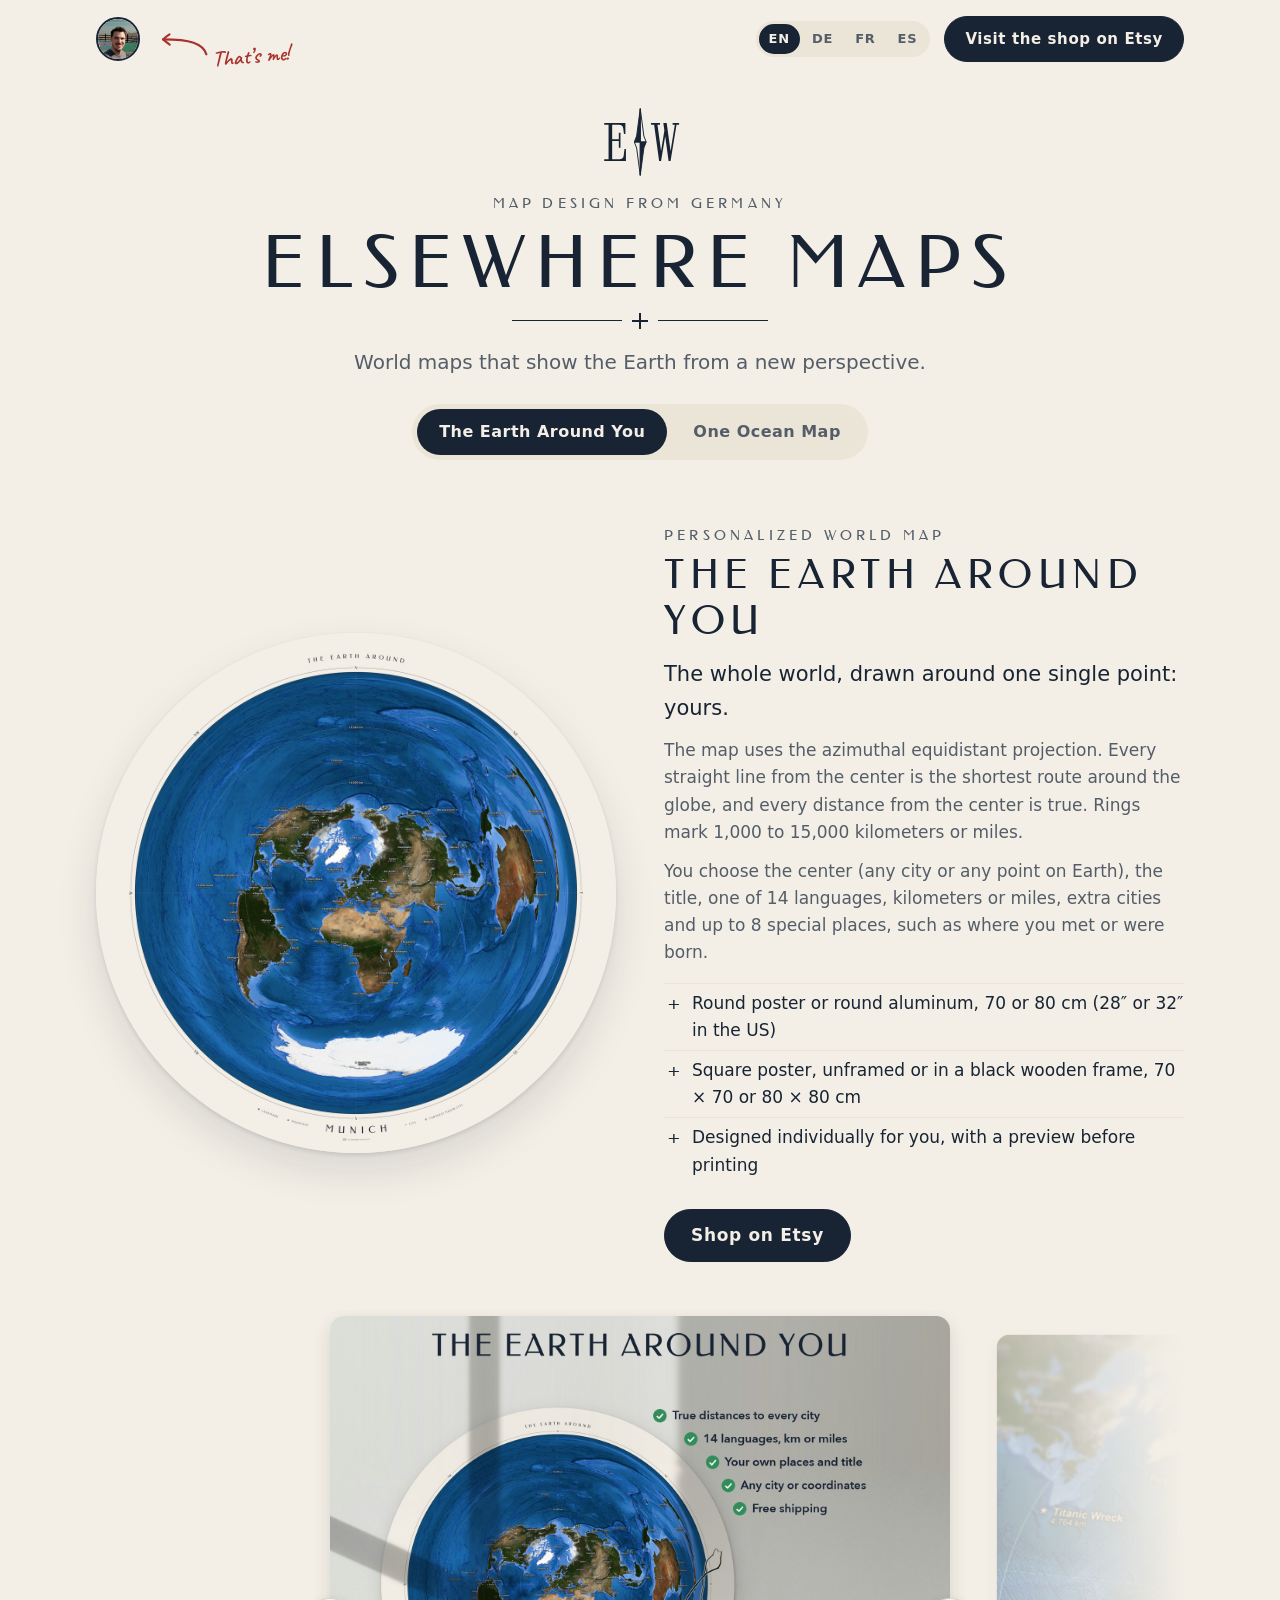
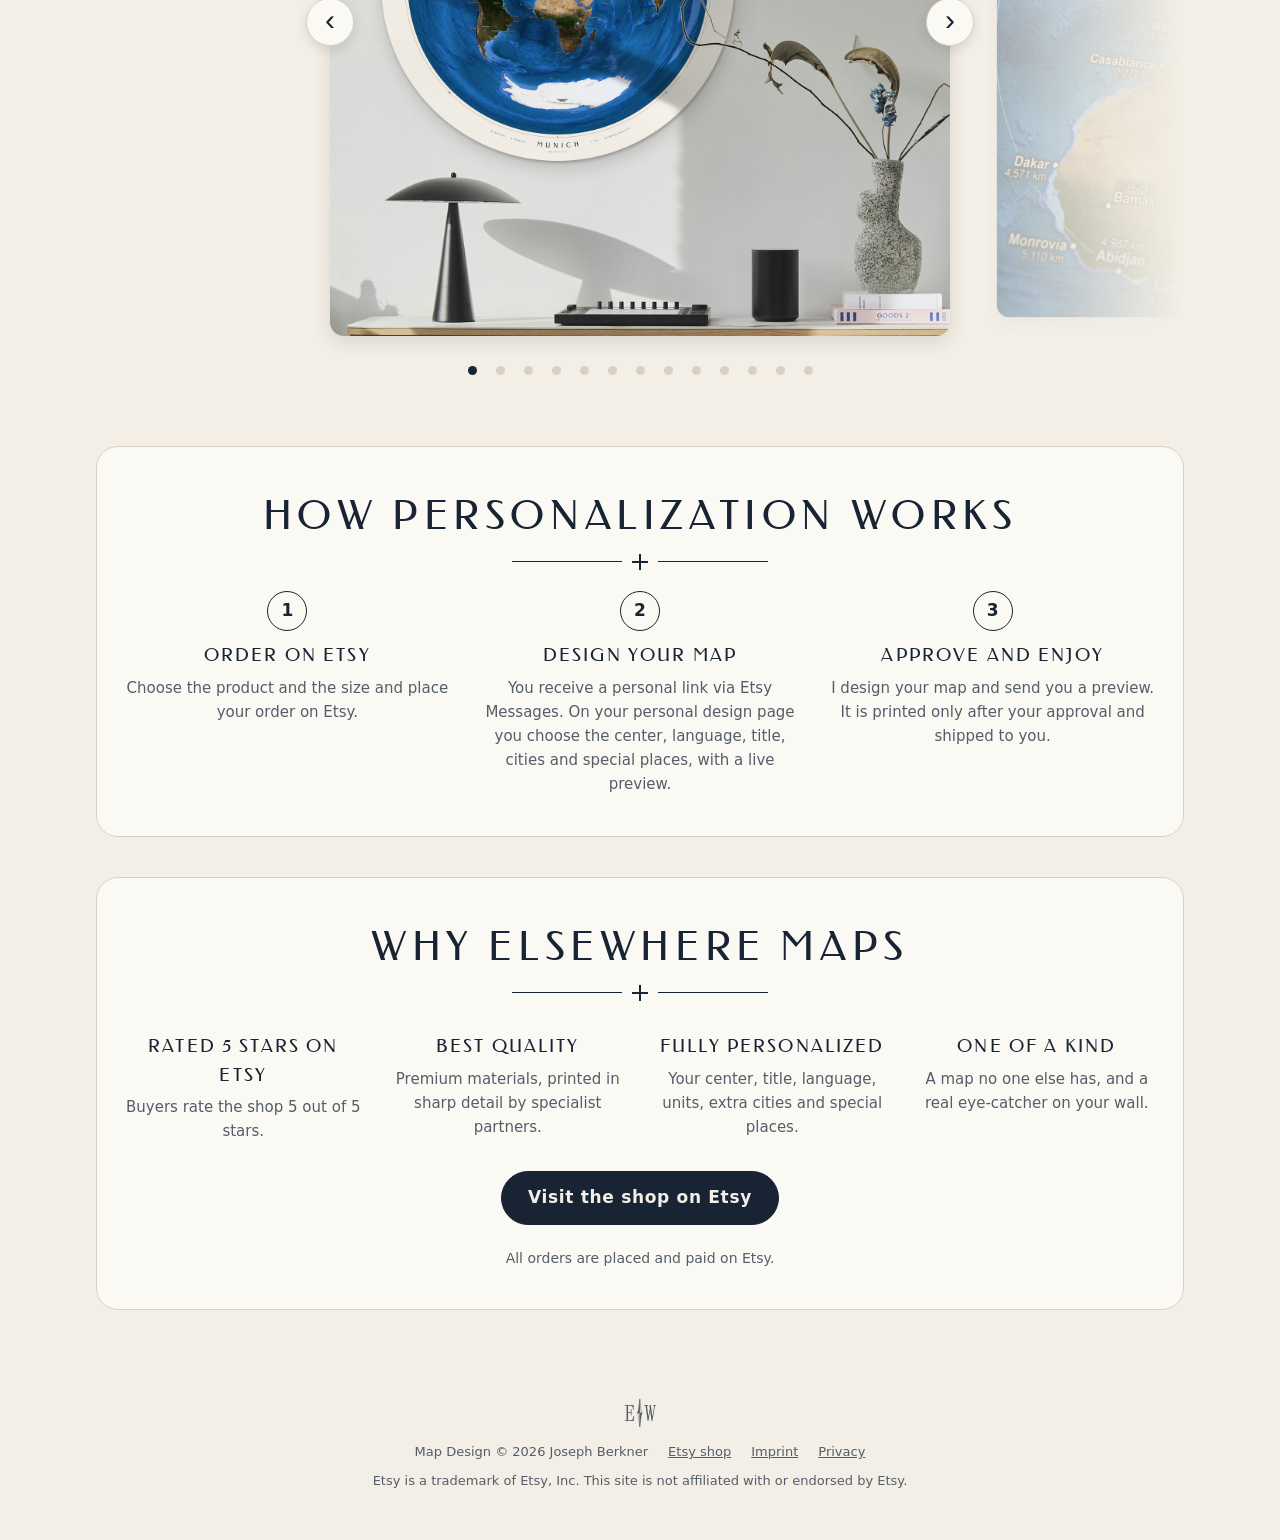
==== commit 09400b21: "Add files via upload" ====
--- a/index.html
+++ b/index.html
@@ -118,10 +118,10 @@
  }
 ]
 </script>
-<link rel="icon" href="favicon.svg?v=202611061700" type="image/svg+xml">
-<link rel="stylesheet" href="style.css?v=202611061700">
-<script src="i18n.js?v=202611061700" defer></script>
-<script src="app.js?v=202611061700" defer></script>
+<link rel="icon" href="favicon.svg?v=202611061910" type="image/svg+xml">
+<link rel="stylesheet" href="style.css?v=202611061910">
+<script src="i18n.js?v=202611061910" defer></script>
+<script src="app.js?v=202611061910" defer></script>
 </head>
 <body data-product="earth">
 
@@ -138,7 +138,7 @@
     <nav class="uilang" aria-label="Language of this page" data-i18n-aria="ui_lang">
       <button type="button" data-ui="en" lang="en">EN</button><button type="button" data-ui="de" lang="de">DE</button><button type="button" data-ui="fr" lang="fr">FR</button><button type="button" data-ui="es" lang="es">ES</button>
     </nav>
-    <a class="btn shop" data-etsy="shop" href="https://www.etsy.com/shop/ElsewhereMaps" target="_blank" rel="noopener" data-i18n="shop_header">Visit the shop on Etsy</a>
+    <a class="btn shop" data-etsy="shop" href="https://elsewheremaps.etsy.com" target="_blank" rel="noopener" data-i18n="shop_header">Visit the shop on Etsy</a>
   </div>
 </header>
 
@@ -173,7 +173,7 @@
           <li data-i18n="earth_f2">Square poster</li>
           <li data-i18n="earth_f3">Designed individually for you</li>
         </ul>
-        <a class="btn etsy" data-etsy="earthAroundYou" href="https://www.etsy.com/shop/ElsewhereMaps" target="_blank" rel="noopener" data-i18n="shop_etsy">Shop on Etsy</a>
+        <a class="btn etsy" data-etsy="earthAroundYou" href="https://elsewheremaps.etsy.com" target="_blank" rel="noopener" data-i18n="shop_etsy">Shop on Etsy</a>
       </div>
     </section>
 
@@ -182,6 +182,7 @@
         <figure><img src="img/earth_room.jpg" width="1600" height="1600" alt="Round azimuthal equidistant world map poster, 80 cm, on a wall above a sideboard" data-i18n-alt="g0_alt" loading="lazy"><figcaption data-i18n="g0"></figcaption></figure>
         <figure><img src="img/earth_closeup.jpg" width="1600" height="1600" alt="Close-up of the azimuthal equidistant map: Europe, Africa and Asia with city names and true distances in km" data-i18n-alt="g1_alt" loading="lazy"><figcaption data-i18n="g1"></figcaption></figure>
         <figure><img src="img/earth_closeup_asia.jpg" width="1600" height="1600" alt="Close-up of the azimuthal equidistant map: Asia and the Pacific with city names and true distances in km" data-i18n-alt="g9_alt" loading="lazy"><figcaption data-i18n="g9"></figcaption></figure>
+        <figure><img src="img/earth_closeup_title.jpg" width="1600" height="1600" alt="Close-up of the round world map poster: the title The Earth Around on the frame, with the north mark" data-i18n-alt="g12_alt" loading="lazy"><figcaption data-i18n="g12"></figcaption></figure>
         <figure><img src="img/earth_closeup_legend.jpg" width="1600" height="1600" alt="Close-up of the round world map poster: title, legend and distance scale" data-i18n-alt="g10_alt" loading="lazy"><figcaption data-i18n="g10"></figcaption></figure>
         <figure><img src="img/earth_unique.jpg" width="1600" height="1600" alt="Azimuthal equidistant projection centered on four places: Munich, New York, Tokyo and Cape Town" data-i18n-alt="g2_alt" loading="lazy"><figcaption data-i18n="g2"></figcaption></figure>
         <figure><img src="img/earth_how_it_works.jpg" width="1600" height="1600" alt="How the azimuthal equidistant projection works: the globe unfolded into a round map with true distances and directions, compared with the signpost in Bluff, New Zealand" data-i18n-alt="g5_alt" loading="lazy"><figcaption data-i18n="g5"></figcaption></figure>
@@ -221,7 +222,7 @@
         <p class="lead" data-i18n="ocean_lead">There is only one ocean.</p>
         <p data-i18n="ocean_p1"></p>
         <p data-i18n="ocean_p2"></p>
-        <a class="btn etsy" data-etsy="oneOcean" href="https://www.etsy.com/shop/ElsewhereMaps" target="_blank" rel="noopener" data-i18n="shop_etsy">Shop on Etsy</a>
+        <a class="btn etsy" data-etsy="oneOcean" href="https://elsewheremaps.etsy.com" target="_blank" rel="noopener" data-i18n="shop_etsy">Shop on Etsy</a>
       </div>
     </section>
 
@@ -260,7 +261,7 @@
       <li data-for="ocean" hidden><h3 data-i18n="bo3_h"></h3><p data-i18n="bo3_p"></p></li>
       <li><h3 data-i18n="b4_h"></h3><p data-i18n="b4_p"></p></li>
     </ul>
-    <a class="btn etsy" data-etsy="shop" href="https://www.etsy.com/shop/ElsewhereMaps" target="_blank" rel="noopener" data-i18n="visit_shop">Visit the shop on Etsy</a>
+    <a class="btn etsy" data-etsy="shop" href="https://elsewheremaps.etsy.com" target="_blank" rel="noopener" data-i18n="visit_shop">Visit the shop on Etsy</a>
     <p class="note" data-i18n="etsy_note">All orders are placed and paid on Etsy.</p>
   </section>
 </main>
@@ -268,7 +269,7 @@
 <footer>
   <div class="footer-mark"><svg aria-hidden="true" focusable="false" class="mark" xmlns="http://www.w3.org/2000/svg" viewBox="11.98 16.00 76.05 68.00"><path d="M50.00 18.50 L53.40 44.33 L55.60 50.00 L50.00 50.00 Z" style="fill:var(--bg)" stroke="currentColor" stroke-width="0.9" stroke-linejoin="round"/><path d="M50.00 81.50 L46.60 55.67 L44.40 50.00 L50.00 50.00 Z" style="fill:var(--bg)" stroke="currentColor" stroke-width="0.9" stroke-linejoin="round"/><path d="M50.00 18.50 L46.60 44.33 L44.40 50.00 L50.00 50.00 Z" fill="currentColor" stroke="currentColor" stroke-width="0.9" stroke-linejoin="round"/><path d="M50.00 81.50 L53.40 55.67 L55.60 50.00 L50.00 50.00 Z" fill="currentColor" stroke="currentColor" stroke-width="0.9" stroke-linejoin="round"/><path d="M31 0V34H115V706H31V740H442V526H414L400 633Q391 705 317 705H185V421H314V548H346V260H314V387H185V35H327Q400 35 409 108L424 234H452V0Z" fill="currentColor" transform="translate(14.476 68.000) scale(0.04865 -0.04865)"/><path d="M136 0 39 706H-21V740H153V706H104L174 197L238 591L218 740H283L358 197L441 706H398V740H524V706H474L358 0H320L254 481L174 0Z" fill="currentColor" transform="translate(61.200 68.000) scale(0.04865 -0.04865)"/></svg></div>
   <span>Map Design © 2026 Joseph Berkner</span>
-  <a data-etsy="shop" href="https://www.etsy.com/shop/ElsewhereMaps" target="_blank" rel="noopener" data-i18n="footer_shop">Etsy shop</a>
+  <a data-etsy="shop" href="https://elsewheremaps.etsy.com" target="_blank" rel="noopener" data-i18n="footer_shop">Etsy shop</a>
   <a href="imprint.html" data-i18n="imprint">Imprint</a>
   <a href="privacy.html" data-i18n="privacy">Privacy</a>
   <span class="small" data-i18n="etsy_tm">Etsy is a trademark of Etsy, Inc. This site is not affiliated with or endorsed by Etsy.</span>
@@ -293,7 +294,7 @@
       <p data-i18n="about_p4">I don’t want to make standard products. Every map should feel personal and a little unexpected, with a story hidden in the data.</p>
     </div>
     <p class="about-quote" data-i18n="about_q">My test is simple: a piece is finished when I would happily hang it in my own home.</p>
-    <a class="btn" data-etsy="shop" href="https://www.etsy.com/shop/ElsewhereMaps" target="_blank" rel="noopener" data-i18n="visit_shop">Visit the shop on Etsy</a>
+    <a class="btn" data-etsy="shop" href="https://elsewheremaps.etsy.com" target="_blank" rel="noopener" data-i18n="visit_shop">Visit the shop on Etsy</a>
   </div>
 </dialog>
 </body>
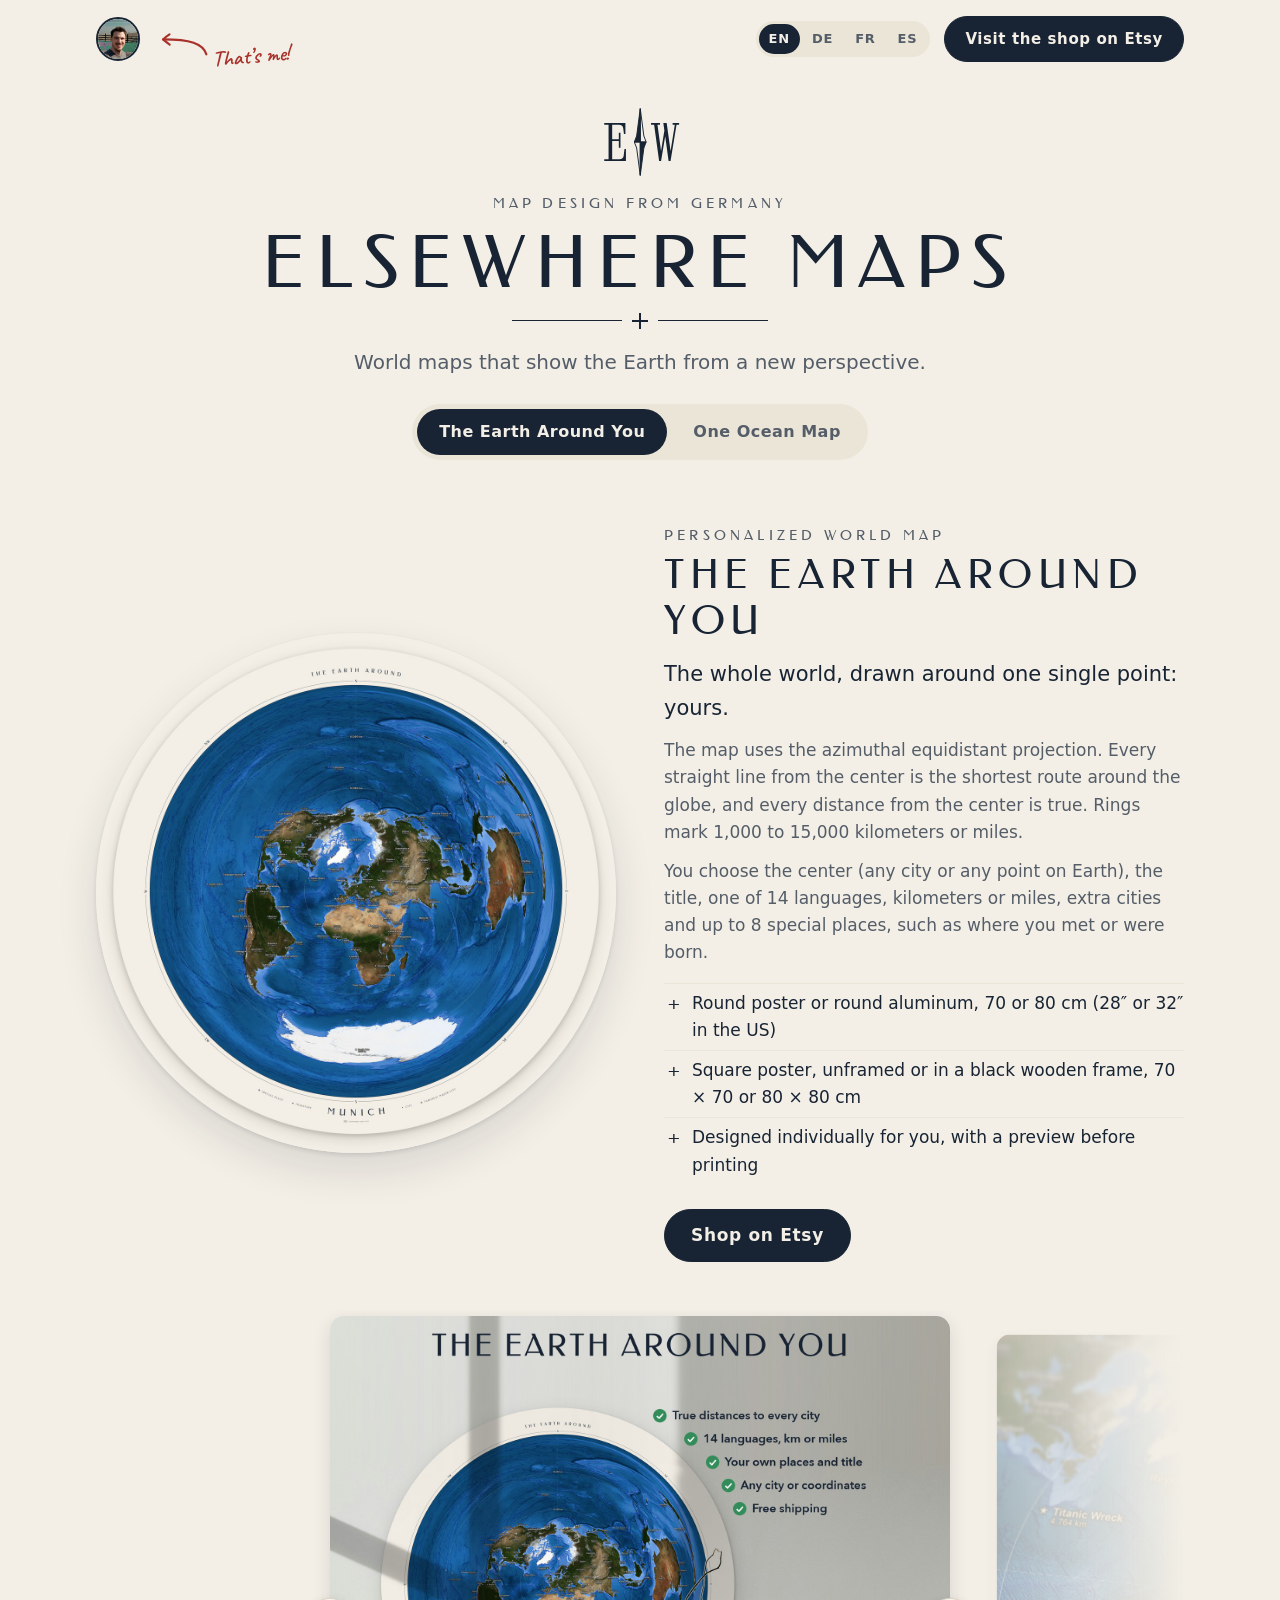
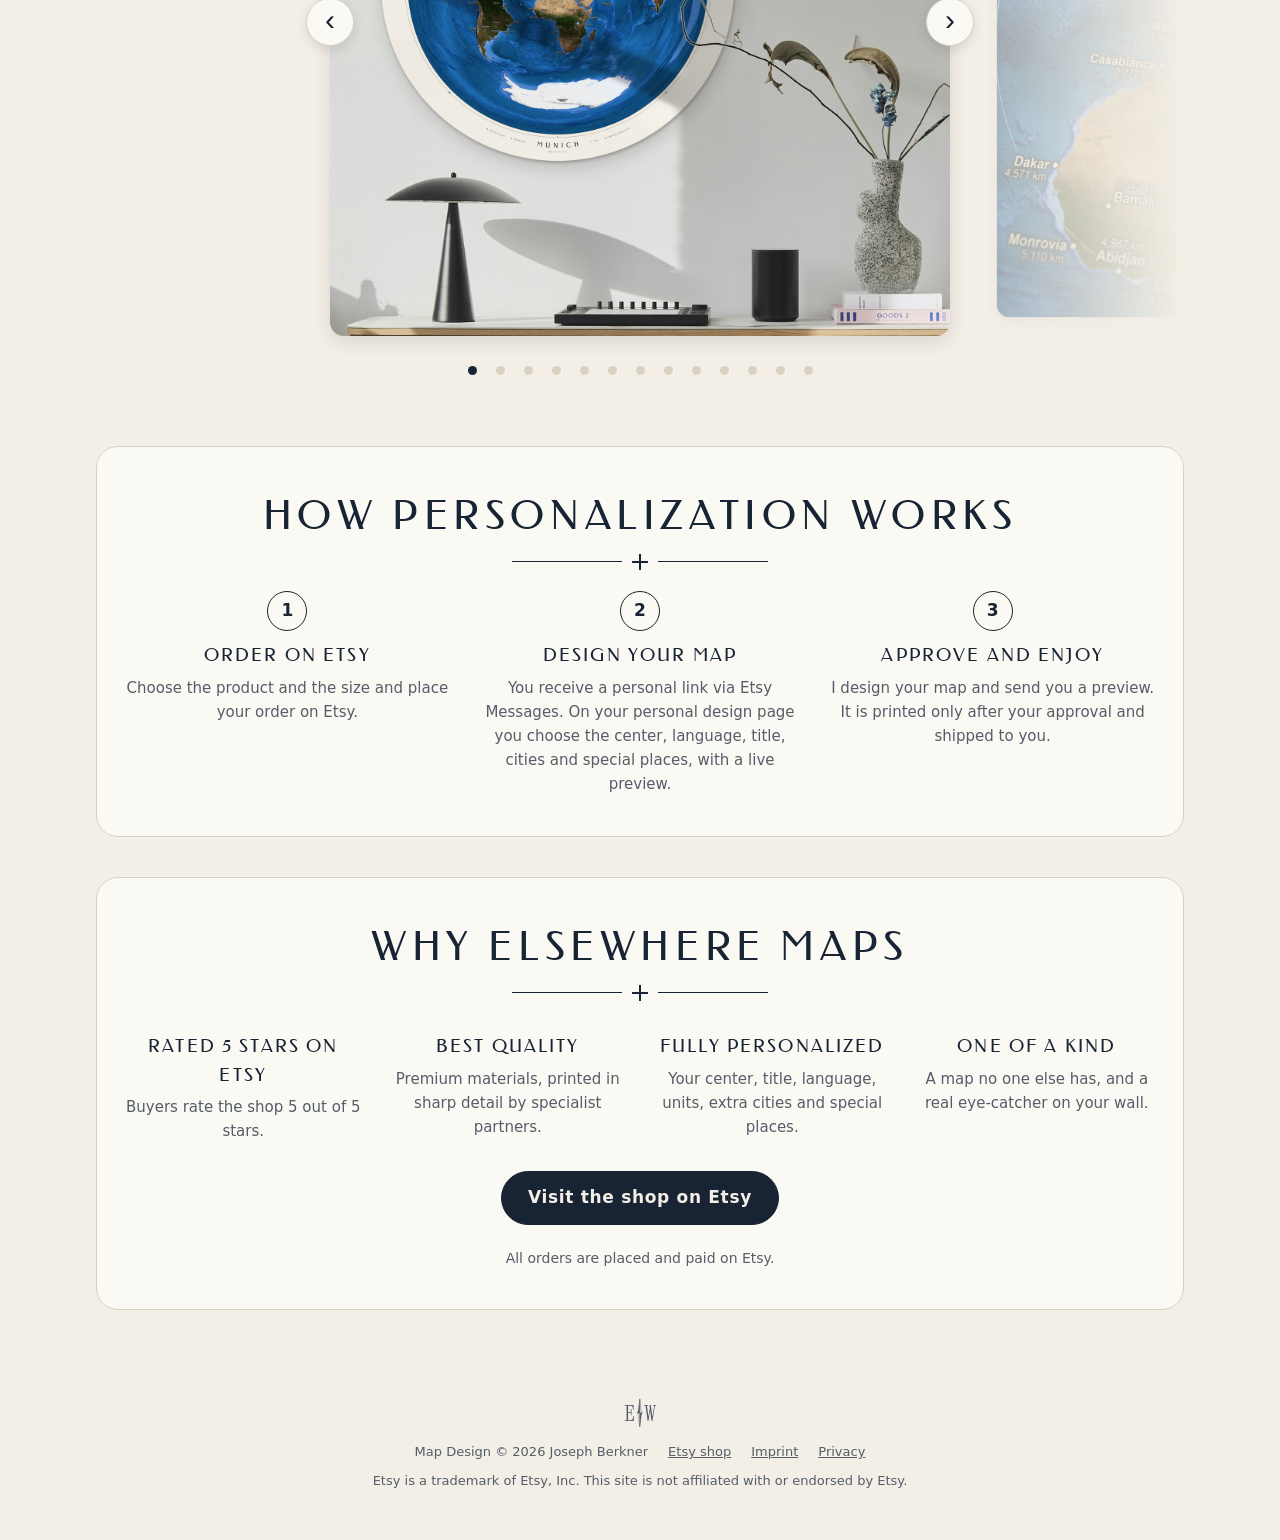
==== commit a1d296ee: "Add files via upload" ====
--- a/index.html
+++ b/index.html
@@ -118,10 +118,10 @@
  }
 ]
 </script>
-<link rel="icon" href="favicon.svg?v=202611061910" type="image/svg+xml">
-<link rel="stylesheet" href="style.css?v=202611061910">
-<script src="i18n.js?v=202611061910" defer></script>
-<script src="app.js?v=202611061910" defer></script>
+<link rel="icon" href="favicon.svg?v=202611070100" type="image/svg+xml">
+<link rel="stylesheet" href="style.css?v=202611070100">
+<script src="i18n.js?v=202611070100" defer></script>
+<script src="app.js?v=202611070100" defer></script>
 </head>
 <body data-product="earth">
 
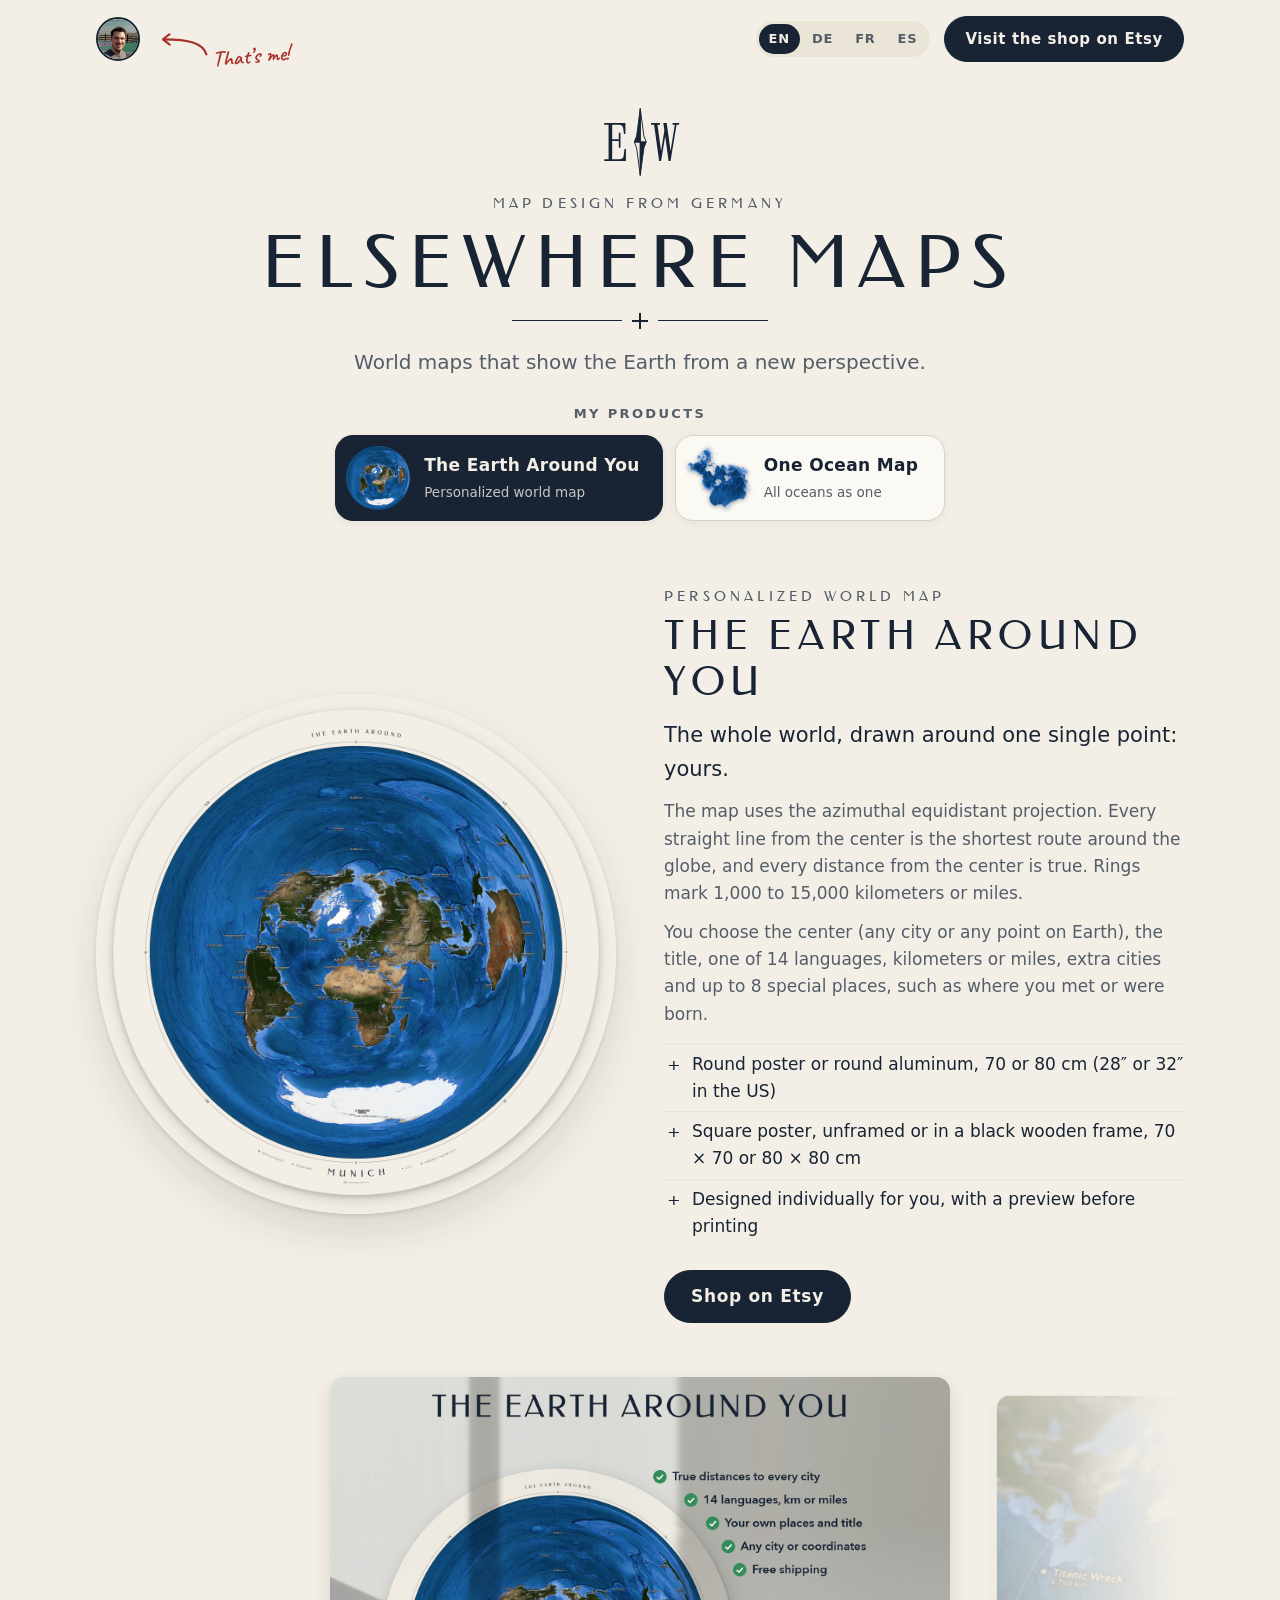
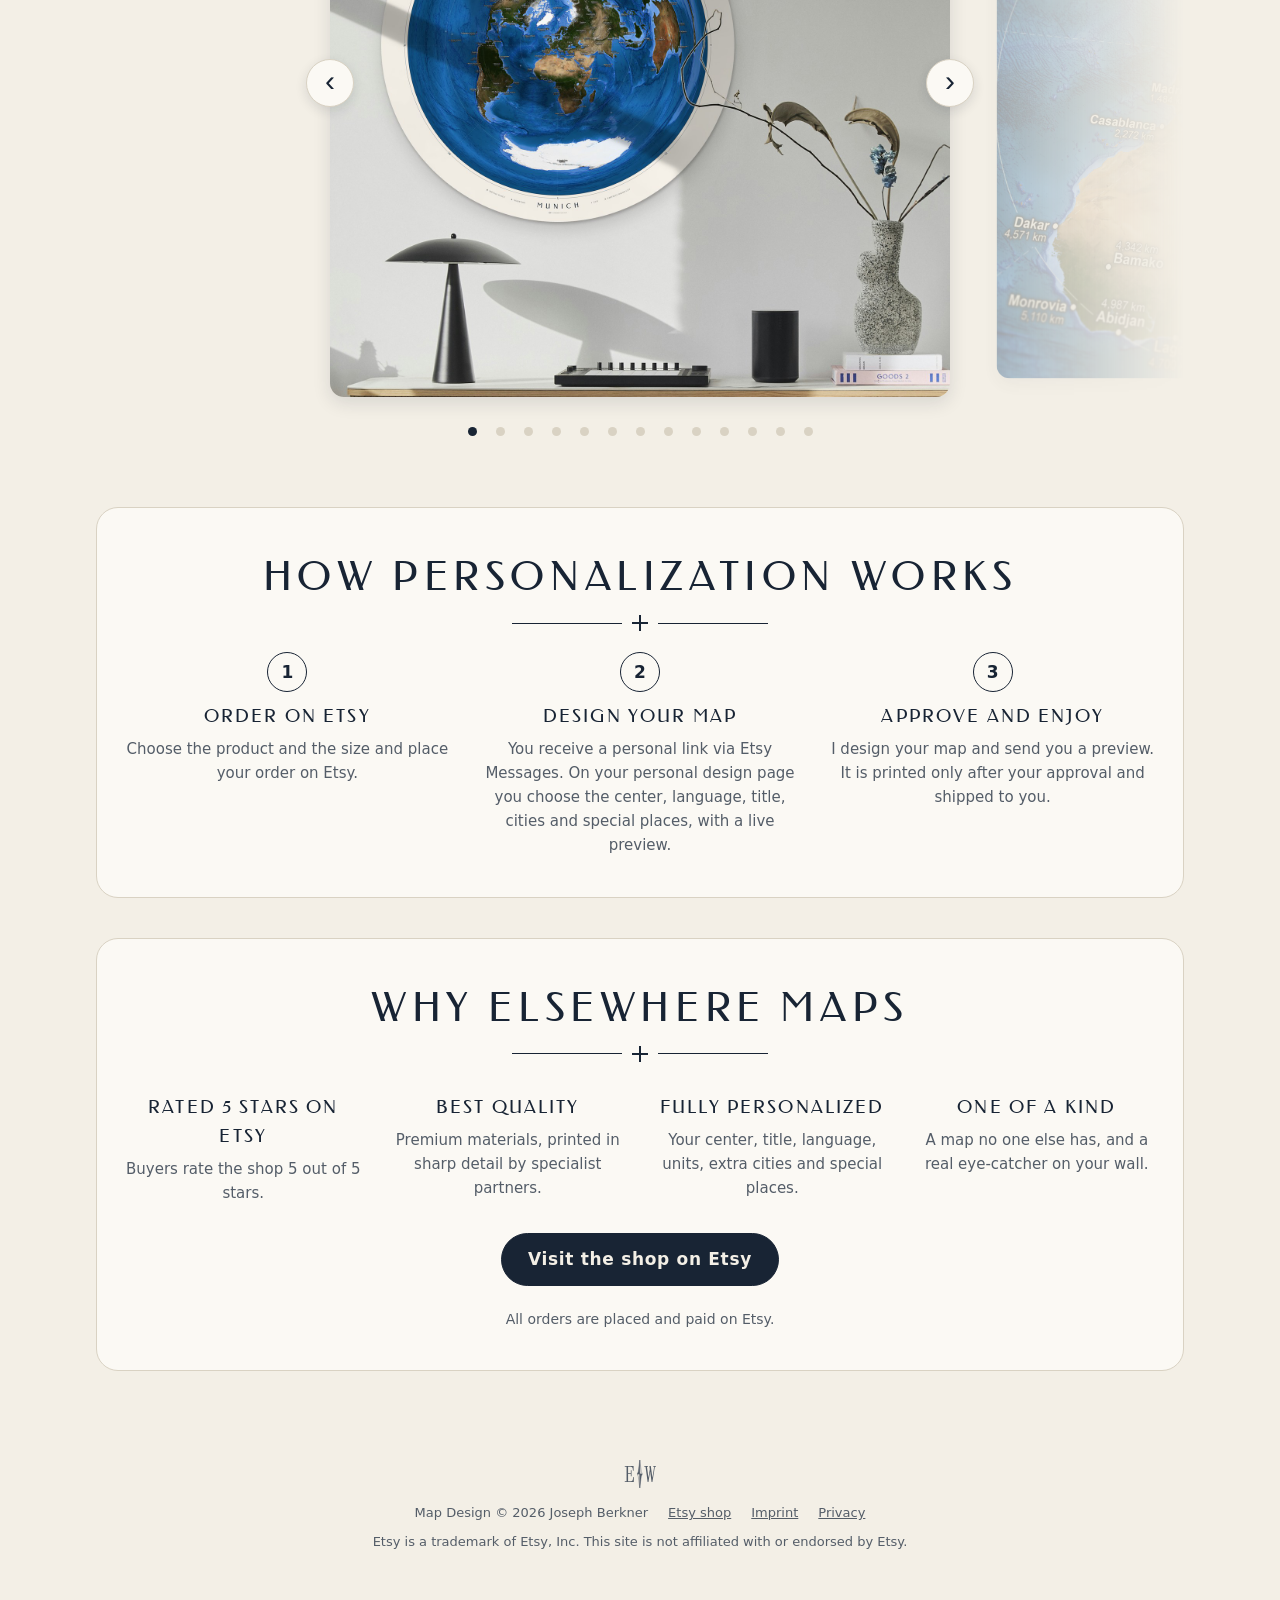
==== commit 03207a79: "Add files via upload" ====
--- a/index.html
+++ b/index.html
@@ -118,10 +118,10 @@
  }
 ]
 </script>
-<link rel="icon" href="favicon.svg?v=202611070100" type="image/svg+xml">
-<link rel="stylesheet" href="style.css?v=202611070100">
-<script src="i18n.js?v=202611070100" defer></script>
-<script src="app.js?v=202611070100" defer></script>
+<link rel="icon" href="favicon.svg?v=202611071400" type="image/svg+xml">
+<link rel="stylesheet" href="style.css?v=202611071400">
+<script src="i18n.js?v=202611071400" defer></script>
+<script src="app.js?v=202611071400" defer></script>
 </head>
 <body data-product="earth">
 
@@ -149,9 +149,10 @@
   <h1>Elsewhere Maps</h1>
   <div class="ornament" aria-hidden="true"><span></span><i></i><span></span></div>
   <p class="tagline" data-i18n="tagline">World maps that show the Earth from a new perspective.</p>
+  <p class="tabs-kicker" data-i18n="tabs_kicker">My products</p>
   <div class="tabs" role="tablist" aria-label="Choose a map" data-i18n-aria="tabs_label">
-    <button type="button" role="tab" id="tab-earth" aria-controls="panel-earth" data-tab="earth" aria-selected="true">The Earth Around You</button>
-    <button type="button" role="tab" id="tab-ocean" aria-controls="panel-ocean" data-tab="ocean" aria-selected="false" tabindex="-1">One Ocean Map</button>
+    <button type="button" role="tab" id="tab-earth" aria-controls="panel-earth" data-tab="earth" aria-selected="true"><img src="img/tab_earth.png" alt="" width="64" height="64"><span class="tab-text"><span class="tab-name">The Earth Around You</span><span class="tab-sub" data-i18n="earth_kicker">Personalized world map</span></span></button>
+    <button type="button" role="tab" id="tab-ocean" aria-controls="panel-ocean" data-tab="ocean" aria-selected="false" tabindex="-1"><img src="img/tab_ocean.png" alt="" width="64" height="64"><span class="tab-text"><span class="tab-name">One Ocean Map</span><span class="tab-sub" data-i18n="tab_ocean_sub">All oceans as one</span></span></button>
   </div>
 </section>
 
--- a/style.css
+++ b/style.css
@@ -75,9 +75,17 @@
 .hero h1 { letter-spacing: .14em; font-size: clamp(36px, 8vw, 72px); margin: 12px 0 8px; line-height: 1.05; }
 body[data-product="ocean"] .hero h1 { letter-spacing: .04em; }
 .tagline { color: var(--muted); font-size: clamp(17px, 2.2vw, 20px); max-width: 640px; margin: 16px auto 26px; }
-.tabs { display: inline-flex; flex-wrap: wrap; justify-content: center; gap: 4px; background: var(--soft); border-radius: 999px; padding: 5px; }
-.tabs [role="tab"] { font: inherit; font-weight: 600; font-size: 16px; letter-spacing: .03em; border: 0; border-radius: 999px; background: none; color: var(--muted); padding: 10px 22px; cursor: pointer; transition: background-color .3s, color .3s; }
-.tabs [role="tab"][aria-selected="true"] { background: var(--accent); color: var(--accent-ink); }
+/* Produktwahl: zwei Karten mit Vorschaubild, damit sofort klar ist, dass das die Produkte sind */
+.tabs-kicker { margin: 0 0 10px; color: var(--kicker); font-size: 13px; font-weight: 600; letter-spacing: .18em; text-transform: uppercase; }
+.tabs { display: inline-flex; flex-wrap: wrap; justify-content: center; gap: 12px; }
+.tabs [role="tab"] { display: flex; align-items: center; gap: 14px; min-width: 270px; font: inherit; text-align: left; border: 1.5px solid var(--line); border-radius: 18px; background: var(--card); color: var(--ink); padding: 10px 22px 10px 10px; cursor: pointer; box-shadow: 0 2px 10px rgba(24,36,52,.06); transition: background-color .3s, color .3s, border-color .3s, transform .2s, box-shadow .2s; }
+.tabs [role="tab"]:hover { transform: translateY(-2px); box-shadow: 0 6px 18px rgba(24,36,52,.12); border-color: var(--accent); }
+.tabs [role="tab"] img { width: 64px; height: 64px; flex: none; }
+.tab-text { display: flex; flex-direction: column; gap: 2px; }
+.tab-name { font-weight: 700; font-size: 17px; letter-spacing: .02em; }
+.tab-sub { font-size: 13.5px; color: var(--muted); }
+.tabs [role="tab"][aria-selected="true"] { background: var(--accent); border-color: var(--accent); color: var(--accent-ink); }
+.tabs [role="tab"][aria-selected="true"] .tab-sub { color: inherit; opacity: .8; }
 
 main { max-width: 1120px; margin: 0 auto; padding: 0 16px 40px; }
 .panel { transition: opacity .35s ease; }
@@ -163,7 +171,9 @@
   .carousel { --w: 78cqw; --gap: 12px; }
   .car-nav { width: 40px; height: 40px; font-size: 26px; }
   .car-nav.prev { left: 4px; } .car-nav.next { right: 4px; }
-  .tabs [role="tab"] { padding: 9px 14px; font-size: 15px; }
+  .tabs { display: grid; width: 100%; }
+  .tabs [role="tab"] { min-width: 0; padding: 8px 14px 8px 8px; }
+  .tabs [role="tab"] img { width: 52px; height: 52px; }
 }
 @media (prefers-reduced-motion: reduce) {
   *, *::before, *::after { transition: none !important; }
@@ -207,3 +217,4 @@
 @media (max-width: 600px) { .hand-arrow { width: 44px; } .thats-me .hand { font-size: 20px; } }
 .footer-mark { flex-basis: 100%; display: flex; justify-content: center; margin-bottom: 6px; }
 .footer-mark svg.mark { height: 30px; width: auto; color: var(--muted); }
+#tab-ocean img { filter: drop-shadow(0 1px 2px rgba(6,36,64,.45)); }   /* Ozean-Umriss auch auf hellblauem Grund sichtbar */
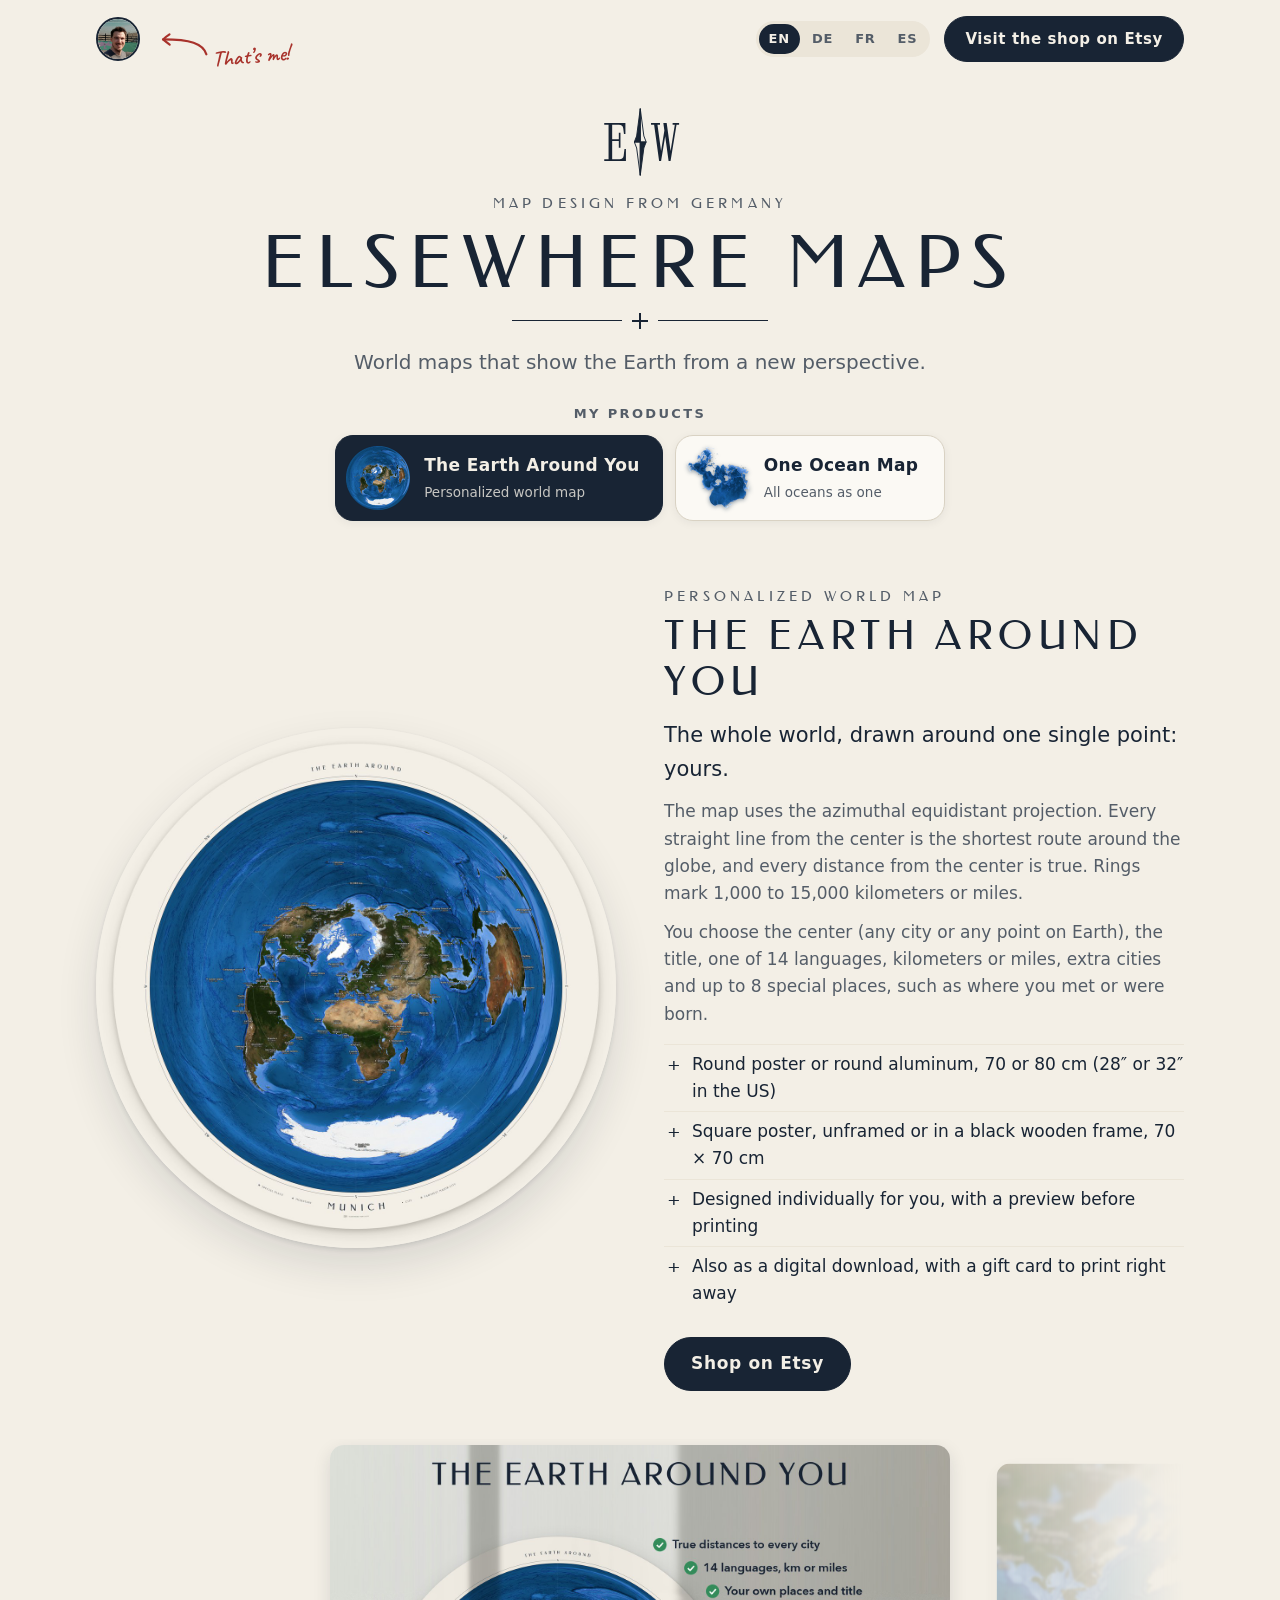
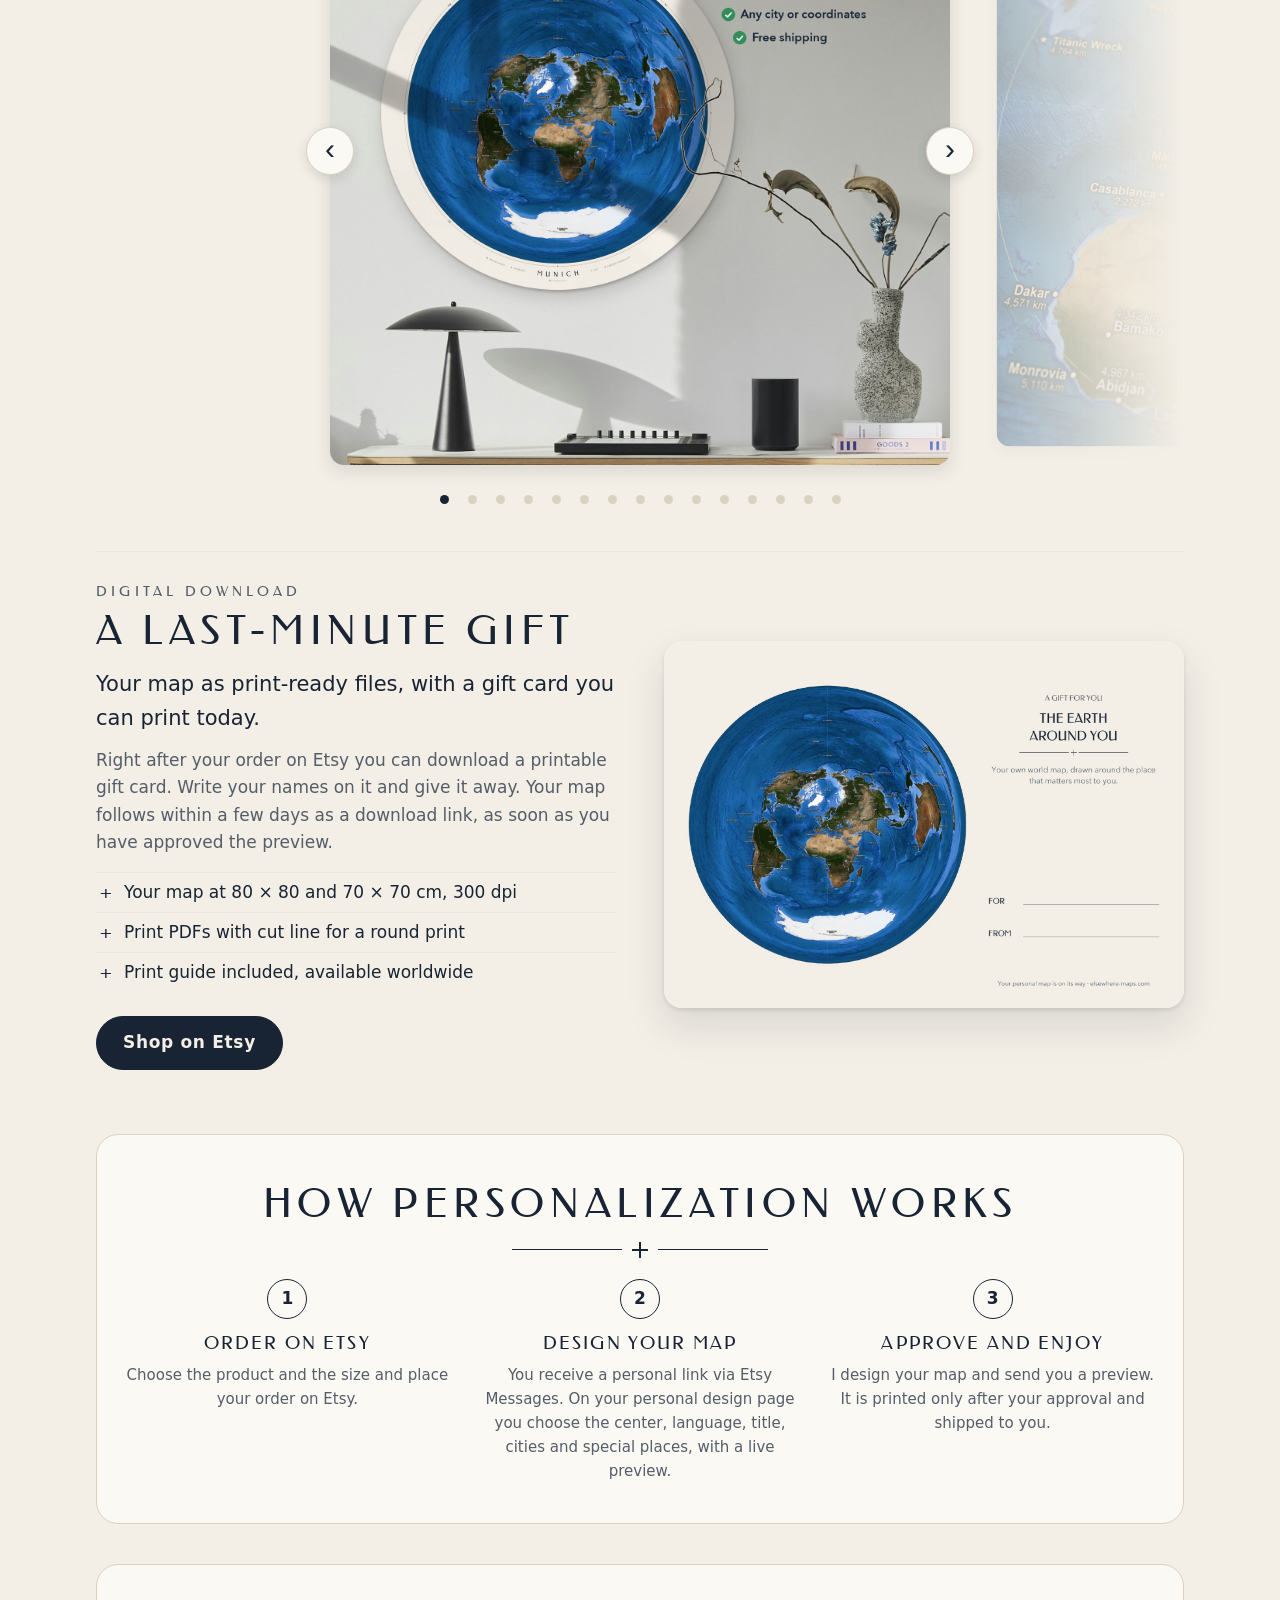
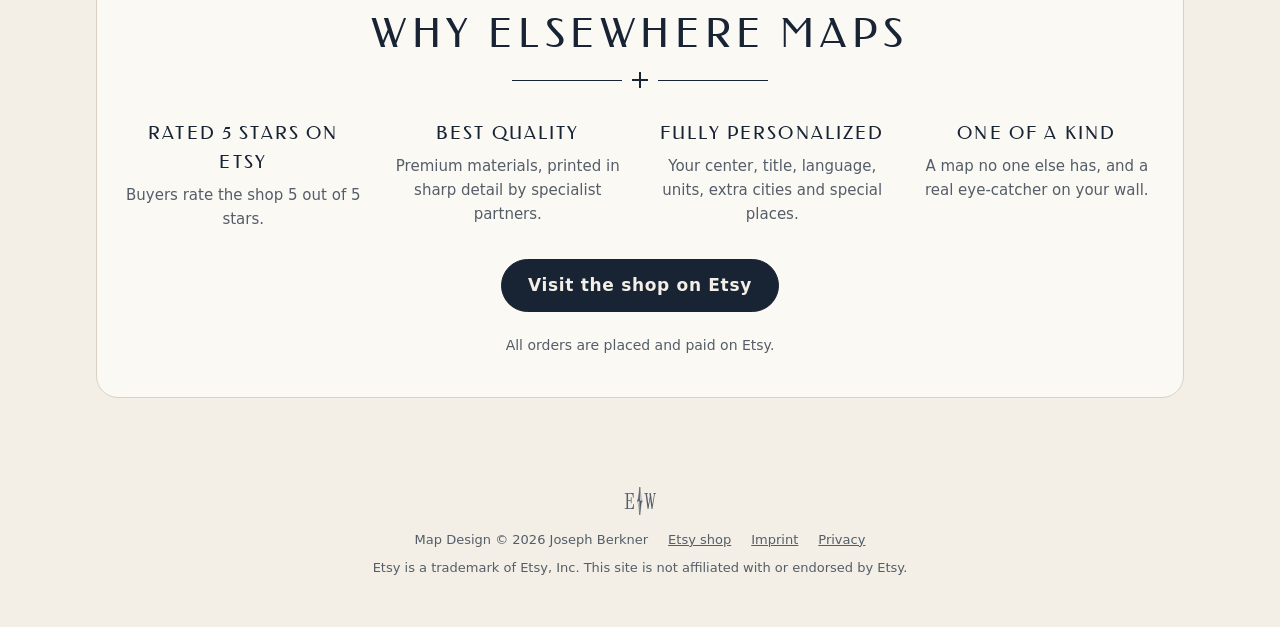
==== commit 107719ae: "Add files via upload" ====
--- a/index.html
+++ b/index.html
@@ -173,6 +173,7 @@
           <li data-i18n="earth_f1">Round poster or round aluminum</li>
           <li data-i18n="earth_f2">Square poster</li>
           <li data-i18n="earth_f3">Designed individually for you</li>
+          <li data-i18n="earth_f4">Also as a digital download</li>
         </ul>
         <a class="btn etsy" data-etsy="earthAroundYou" href="https://elsewheremaps.etsy.com" target="_blank" rel="noopener" data-i18n="shop_etsy">Shop on Etsy</a>
       </div>
@@ -190,6 +191,8 @@
         <figure><img src="img/earth_other_maps.jpg" width="1600" height="1600" alt="Azimuthal equidistant map compared with an ordinary Mercator world map: shortest route and true distances" data-i18n-alt="g3_alt" loading="lazy"><figcaption data-i18n="g3"></figcaption></figure>
         <figure><img src="img/earth_personalized.jpg" width="1600" height="1600" alt="Custom world map options: centered on a city or on any coordinates, with your own special places and your own title" data-i18n-alt="g4_alt" loading="lazy"><figcaption data-i18n="g4"></figcaption></figure>
         <figure><img src="img/earth_languages.jpg" width="1600" height="1600" alt="The personalized world map in 14 languages, with distances in kilometers or miles" data-i18n-alt="g11_alt" loading="lazy"><figcaption data-i18n="g11"></figcaption></figure>
+        <figure><img src="img/earth_files.jpg" width="1600" height="1600" alt="Contents of the digital download" data-i18n-alt="g13_alt" loading="lazy"><figcaption data-i18n="g13"></figcaption></figure>
+        <figure><img src="img/earth_gift.jpg" width="1600" height="1600" alt="Printable gift card and the four steps from order to download" data-i18n-alt="g14_alt" loading="lazy"><figcaption data-i18n="g14"></figcaption></figure>
         <figure><img src="img/earth_variants.jpg" width="1600" height="1600" alt="Four versions of the personalized world map: round poster, round aluminum print, square poster and framed square poster, with the regions each ships to" data-i18n-alt="g8_alt" loading="lazy"><figcaption data-i18n="g8"></figcaption></figure>
         <figure><img src="img/earth_sizes.jpg" width="1600" height="1600" alt="World map poster sizes 70 × 70 cm and 80 × 80 cm shown to scale in the same room" data-i18n-alt="g6_alt" loading="lazy"><figcaption data-i18n="g6"></figcaption></figure>
         <figure><img src="img/earth_benefits.jpg" width="1600" height="1600" alt="Benefits of the personalized world map print: 5-star shop, premium quality, fully personalized, one of a kind, free shipping" data-i18n-alt="g7_alt" loading="lazy"><figcaption data-i18n="g7"></figcaption></figure>
@@ -197,6 +200,24 @@
       <button type="button" class="car-nav prev" aria-label="Previous picture" data-i18n-aria="car_prev">&#8249;</button>
       <button type="button" class="car-nav next" aria-label="Next picture" data-i18n-aria="car_next">&#8250;</button>
       <div class="dots"></div>
+    </section>
+
+    <section class="product digital reverse" aria-labelledby="dig-h">
+      <div class="product-media">
+        <img src="img/earth_gift_card.jpg" width="1600" height="1128" alt="Printable gift card for The Earth Around You" data-i18n-alt="dig_alt" loading="lazy">
+      </div>
+      <div class="product-text">
+        <div class="kicker" data-i18n="dig_kicker">Digital download</div>
+        <h2 id="dig-h" data-i18n="dig_h">A last-minute gift</h2>
+        <p class="lead" data-i18n="dig_lead">Your map as print-ready files, with a gift card you can print today.</p>
+        <p data-i18n="dig_p1"></p>
+        <ul class="facts">
+          <li data-i18n="dig_f1"></li>
+          <li data-i18n="dig_f2"></li>
+          <li data-i18n="dig_f3"></li>
+        </ul>
+        <a class="btn etsy" data-etsy="earthDigital" href="https://elsewheremaps.etsy.com" target="_blank" rel="noopener" data-i18n="shop_etsy">Shop on Etsy</a>
+      </div>
     </section>
 
     <section class="card steps" aria-labelledby="steps-h">
--- a/style.css
+++ b/style.css
@@ -1,7 +1,7 @@
 /* Marketingseite Elsewhere Maps. Zwei Looks, gesteuert ueber body[data-product]:
    earth = wie The Earth Around You (Creme, Tinte, Federo), ocean = wie die One Ocean Map
    (Tiefseeblau, Cyan und Korallrot der Stroemungen, Crimson Text). */
-@font-face { font-family: "Federo SZ"; src: url("federo.ttf") format("truetype"); font-display: swap; }
+@font-face { font-family: "Federo"; src: url("federo.ttf") format("truetype"); font-display: swap; }
 @font-face { font-family: "Crimson Text"; src: url("fonts/CrimsonText-Regular.ttf") format("truetype"); font-weight: 400; font-display: swap; }
 @font-face { font-family: "Crimson Text"; src: url("fonts/CrimsonText-SemiBold.ttf") format("truetype"); font-weight: 600; font-display: swap; }
 @font-face { font-family: "Crimson Text"; src: url("fonts/CrimsonText-Italic.ttf") format("truetype"); font-weight: 400; font-style: italic; font-display: swap; }
@@ -10,7 +10,7 @@
   --bg: #f3efe6; --card: #fbf9f4; --ink: #182434; --muted: #545d68; --line: #d9d2c3; --soft: #ebe5d8;
   --accent: #182434; --accent-ink: #f3efe6; --kicker: #545d68; --focus: #1a58a0;
   --shadow: rgba(24,36,52,.12);
-  --head: "Federo SZ", "Federo", Georgia, serif; --head-case: uppercase; --head-track: .14em; --head-weight: 400;
+  --head: "Federo", Georgia, serif; --head-case: uppercase; --head-track: .14em; --head-weight: 400;
   --body: "Avenir Next", "Avenir", "Segoe UI", "Helvetica Neue", system-ui, sans-serif;
   --lead-font: var(--body);
 }
@@ -95,6 +95,8 @@
 .product { display: grid; grid-template-columns: 1fr 1fr; gap: 48px; align-items: center; padding: 28px 0 40px; }
 .product-media img { border-radius: 18px; box-shadow: 0 2px 4px var(--shadow), 0 18px 40px var(--shadow); }
 body[data-product="ocean"] .product-media img { max-height: 760px; width: auto; margin: 0 auto; }
+.product.reverse .product-media { order: 2; }
+.product.digital { border-top: 1px solid var(--soft); }
 .product .lead { font-family: var(--lead-font); font-size: 21px; color: var(--ink); font-weight: 500; margin: 0 0 12px; }
 body[data-product="ocean"] .product .lead { font-size: 26px; font-style: italic; font-weight: 400; }
 .product p { color: var(--muted); margin: 0 0 12px; }
@@ -161,6 +163,7 @@
 
 @media (max-width: 900px) {
   .product { grid-template-columns: 1fr; gap: 24px; padding: 20px 0 32px; }
+  .product.reverse .product-media { order: 0; }
   .details ul, .benefits ul { grid-template-columns: 1fr 1fr; }
 }
 @media (max-width: 600px) {
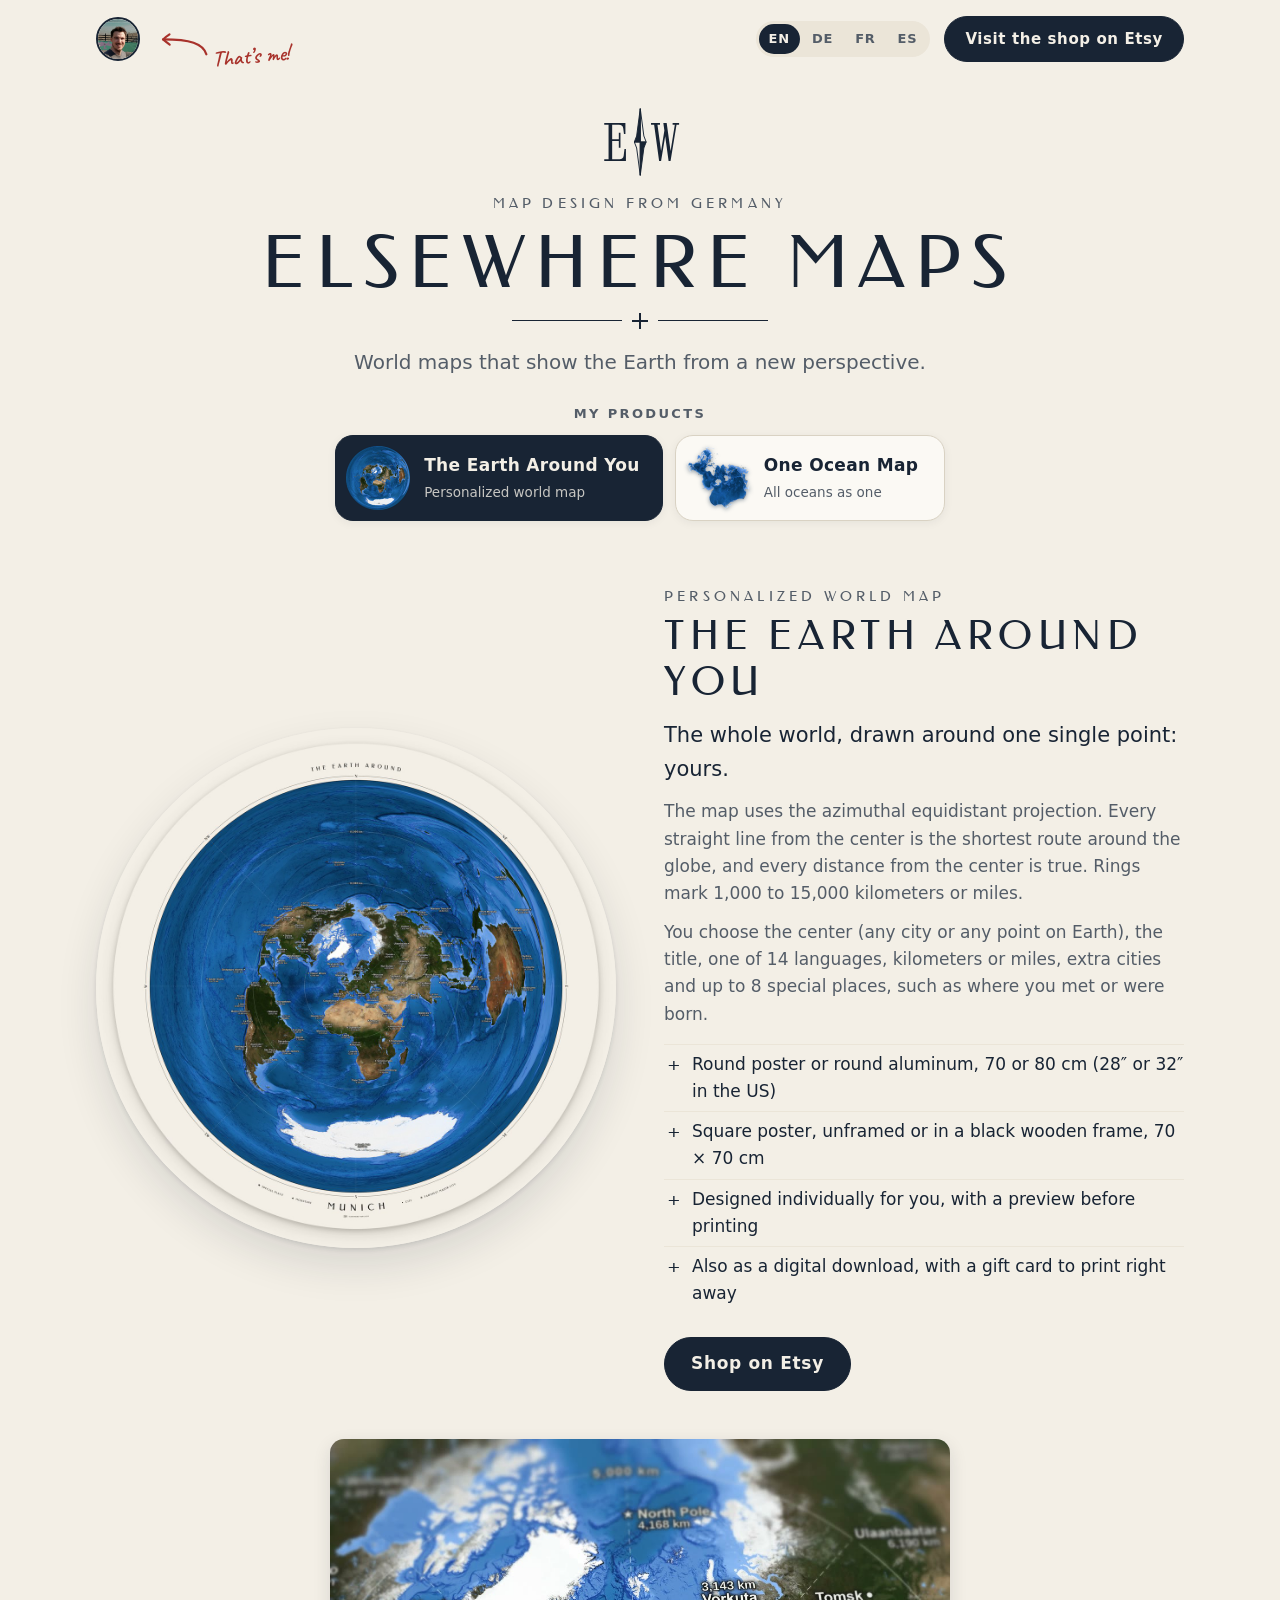
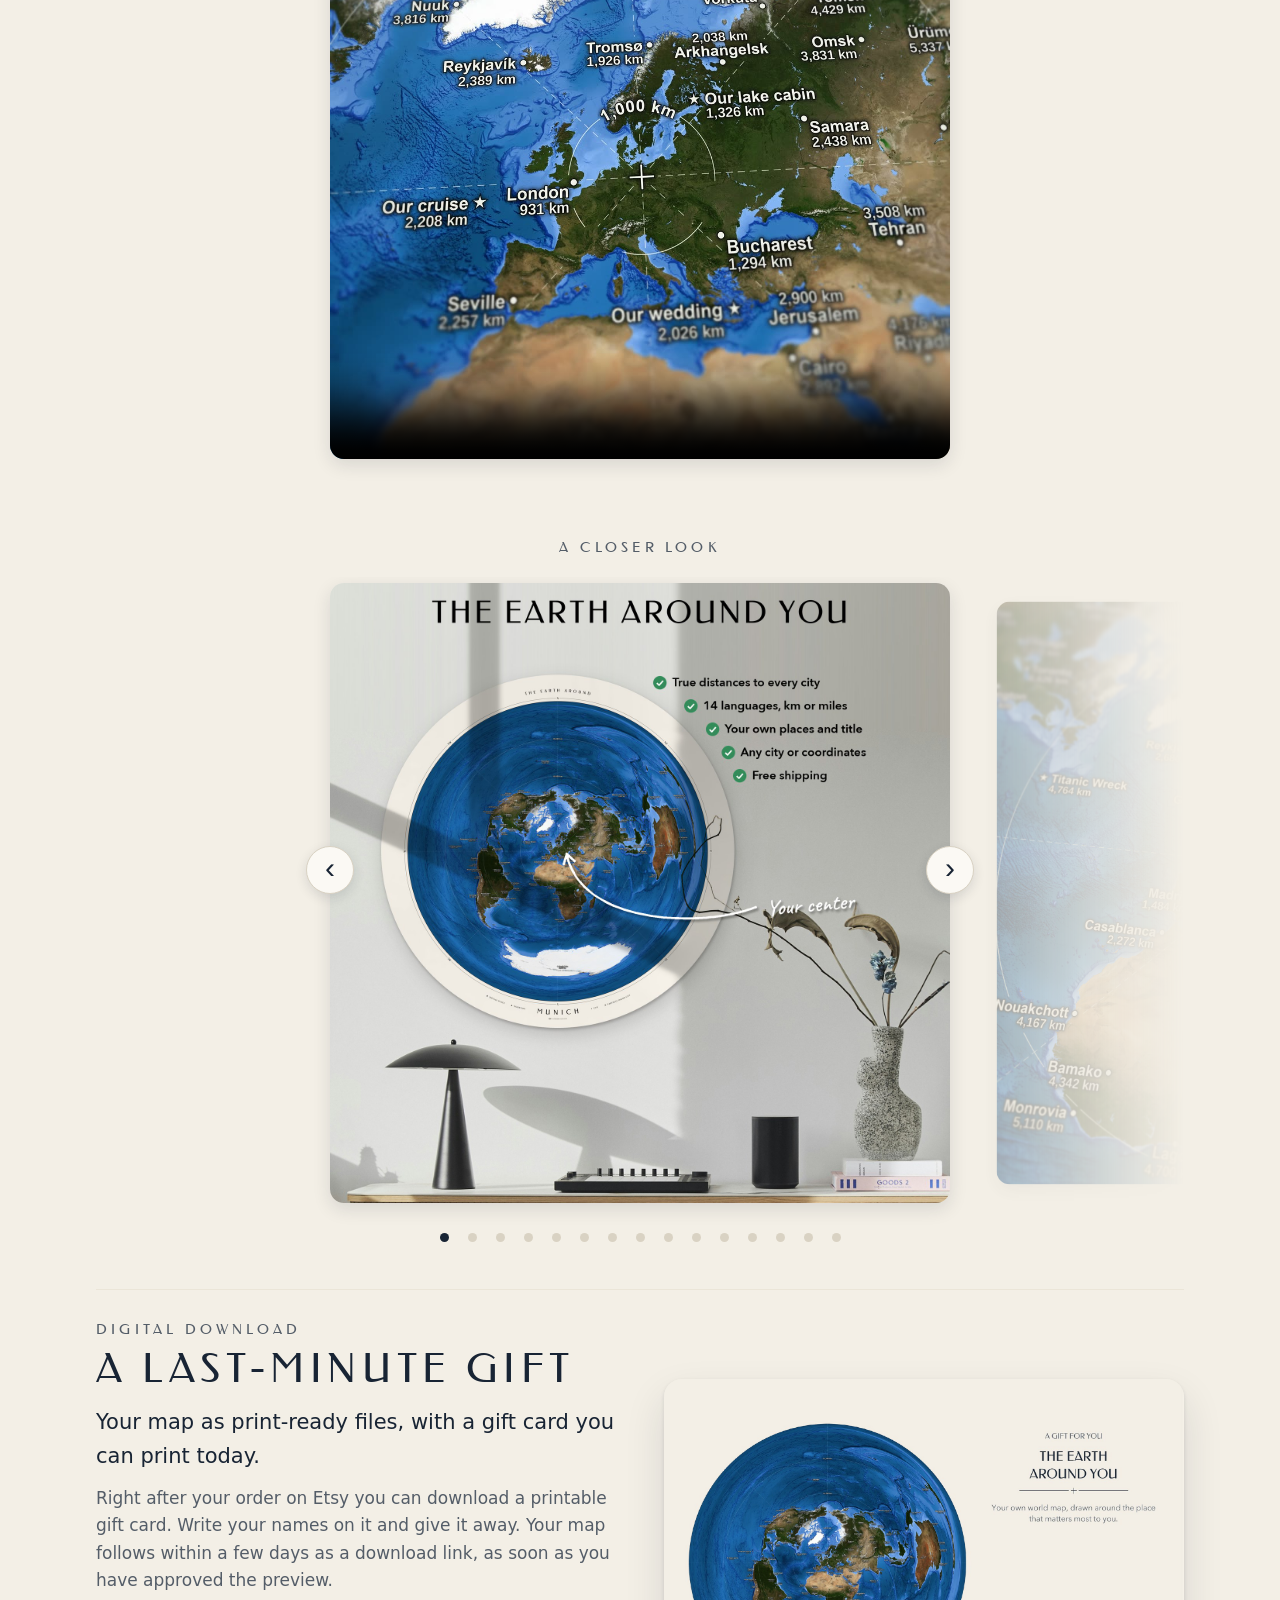
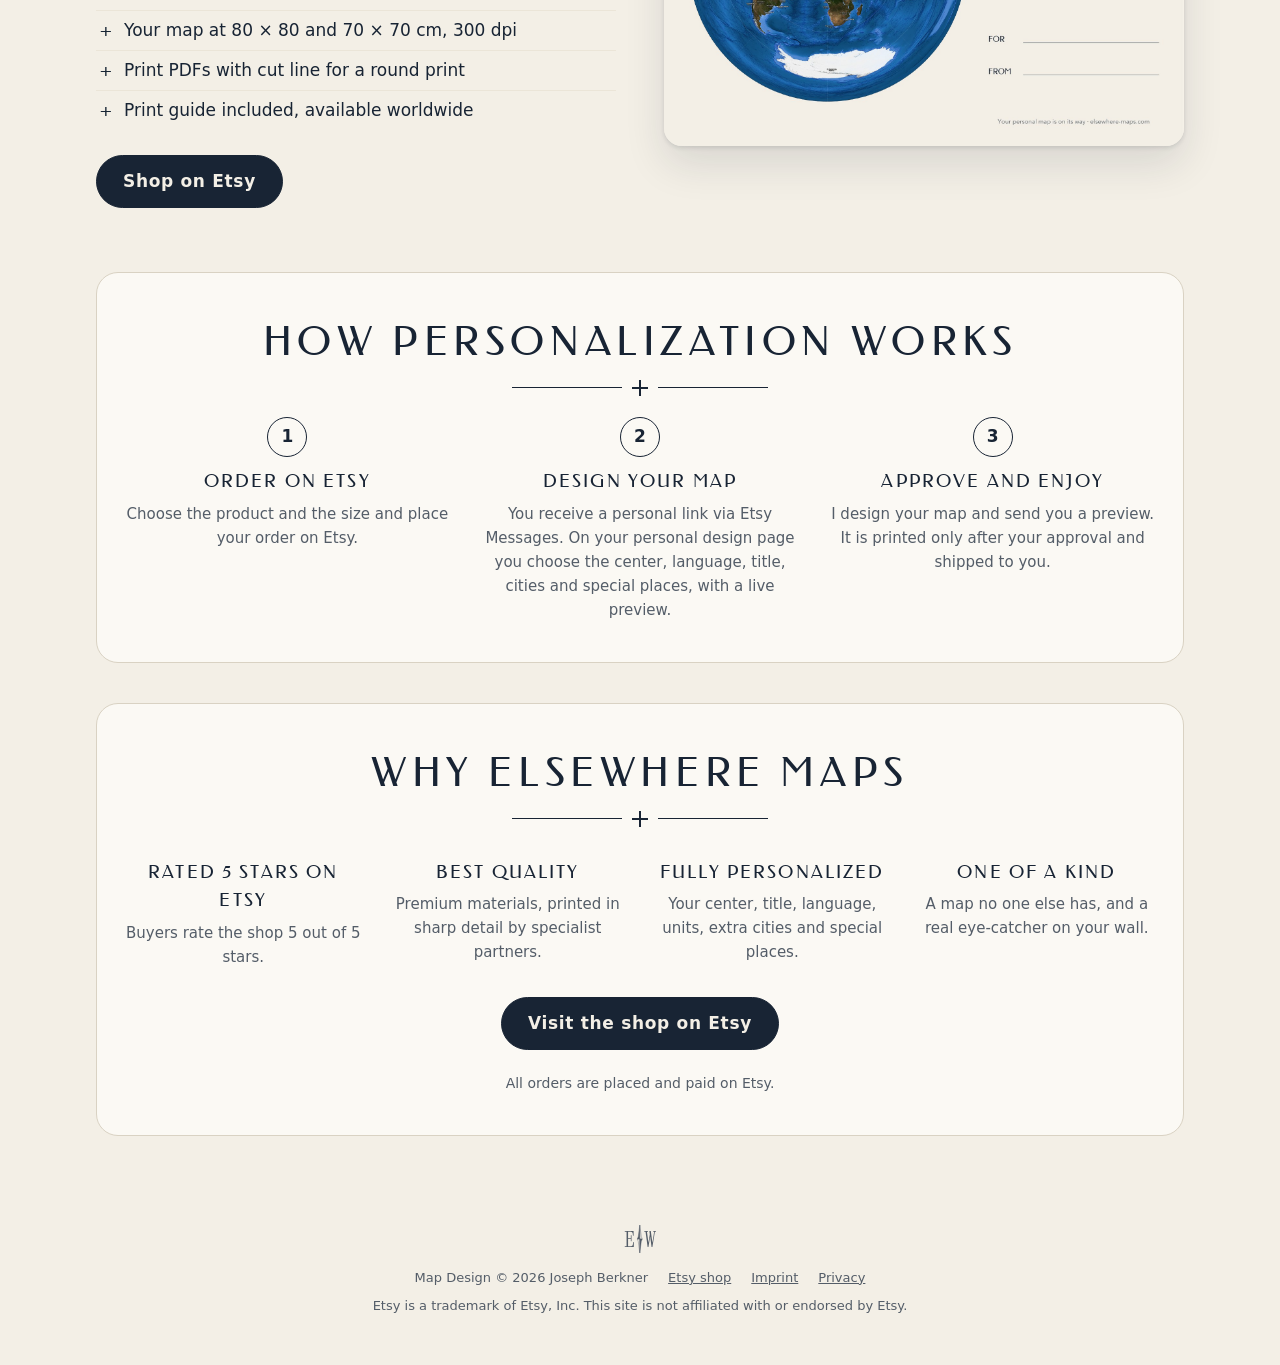
==== commit 97914ac5: "Add files via upload" ====
--- a/index.html
+++ b/index.html
@@ -179,7 +179,13 @@
       </div>
     </section>
 
+    <section class="film" aria-labelledby="film-h">
+      <h2 class="visually-hidden" id="film-h" data-i18n="film_h">The map in motion</h2>
+      <video src="video/earth_film.mp4" poster="video/earth_film_poster.jpg" width="1080" height="1080" muted loop playsinline controls preload="metadata" aria-label="Film: the map moves around its center, from Berlin to New York and Sydney" data-i18n-aria="film_aria"></video>
+    </section>
+
     <section class="gallery carousel" aria-roledescription="carousel" aria-label="Pictures of The Earth Around You" data-i18n-aria="gallery_earth">
+      <h2 class="gallery-h kicker" data-i18n="gallery_h">A closer look</h2>
       <div class="track">
         <figure><img src="img/earth_room.jpg" width="1600" height="1600" alt="Round azimuthal equidistant world map poster, 80 cm, on a wall above a sideboard" data-i18n-alt="g0_alt" loading="lazy"><figcaption data-i18n="g0"></figcaption></figure>
         <figure><img src="img/earth_closeup.jpg" width="1600" height="1600" alt="Close-up of the azimuthal equidistant map: Europe, Africa and Asia with city names and true distances in km" data-i18n-alt="g1_alt" loading="lazy"><figcaption data-i18n="g1"></figcaption></figure>
--- a/style.css
+++ b/style.css
@@ -106,6 +106,10 @@
 
 /* Bildstrecke: ein grosses Bild in der Mitte, die Nachbarn ragen links und rechts blass herein;
    Pfeile, Punkte, Wischen per Scroll-Snap, Klick auf ein Nachbarbild holt es in die Mitte */
+/* Film: laeuft stumm in Schleife, sobald er sichtbar ist (Ton ueber die Steuerung) */
+.film { text-align: center; padding: 8px 0 72px; }
+.gallery-h { text-align: center; margin: 0 0 22px; font-weight: inherit; }
+.film video { display: block; width: min(620px, 100%); height: auto; margin: 0 auto; border-radius: 14px; box-shadow: 0 6px 18px var(--shadow); background: var(--soft); }
 .carousel { --w: min(620px, 70cqw); --gap: 28px; container-type: inline-size; position: relative; padding: 8px 0 40px; }
 .carousel .track { display: flex; gap: var(--gap); overflow-x: auto; scroll-snap-type: x mandatory; scroll-behavior: smooth; scrollbar-width: none;
   padding: 6px calc((100cqw - var(--w))/2) 22px;
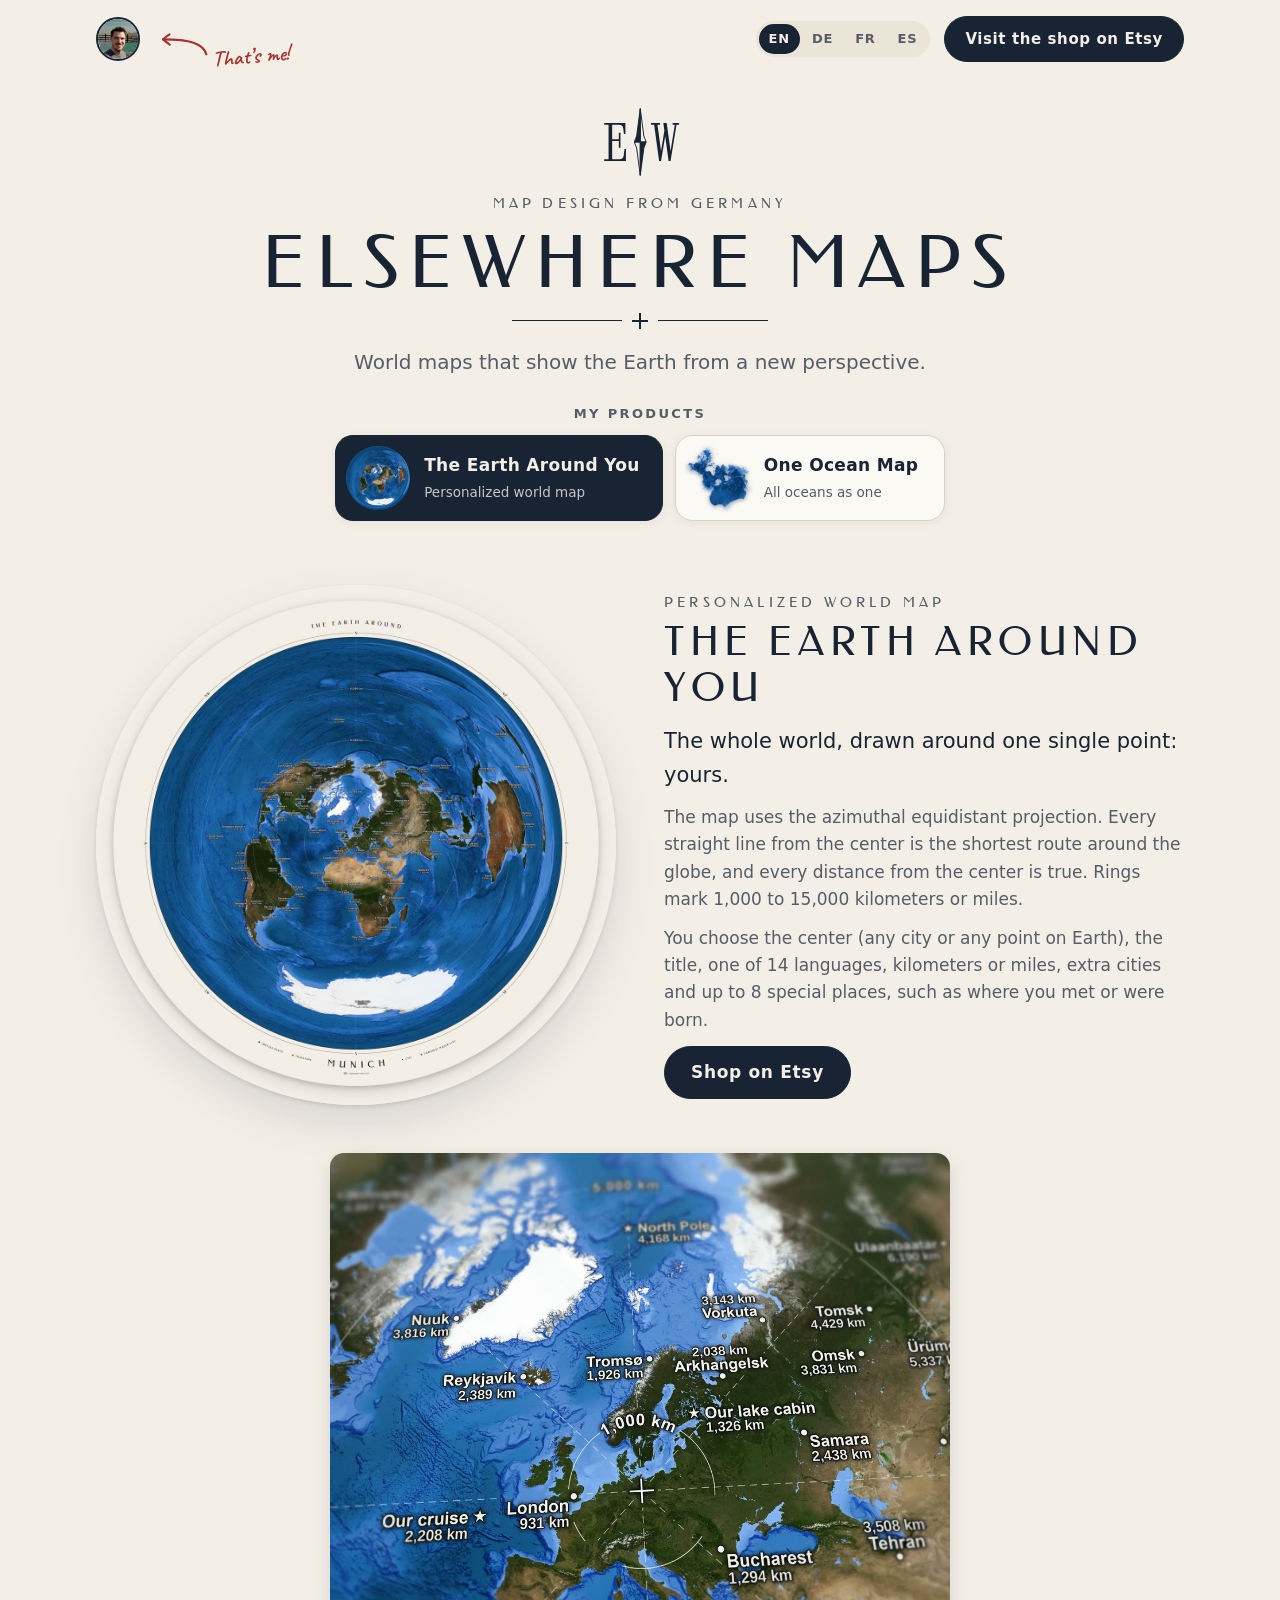
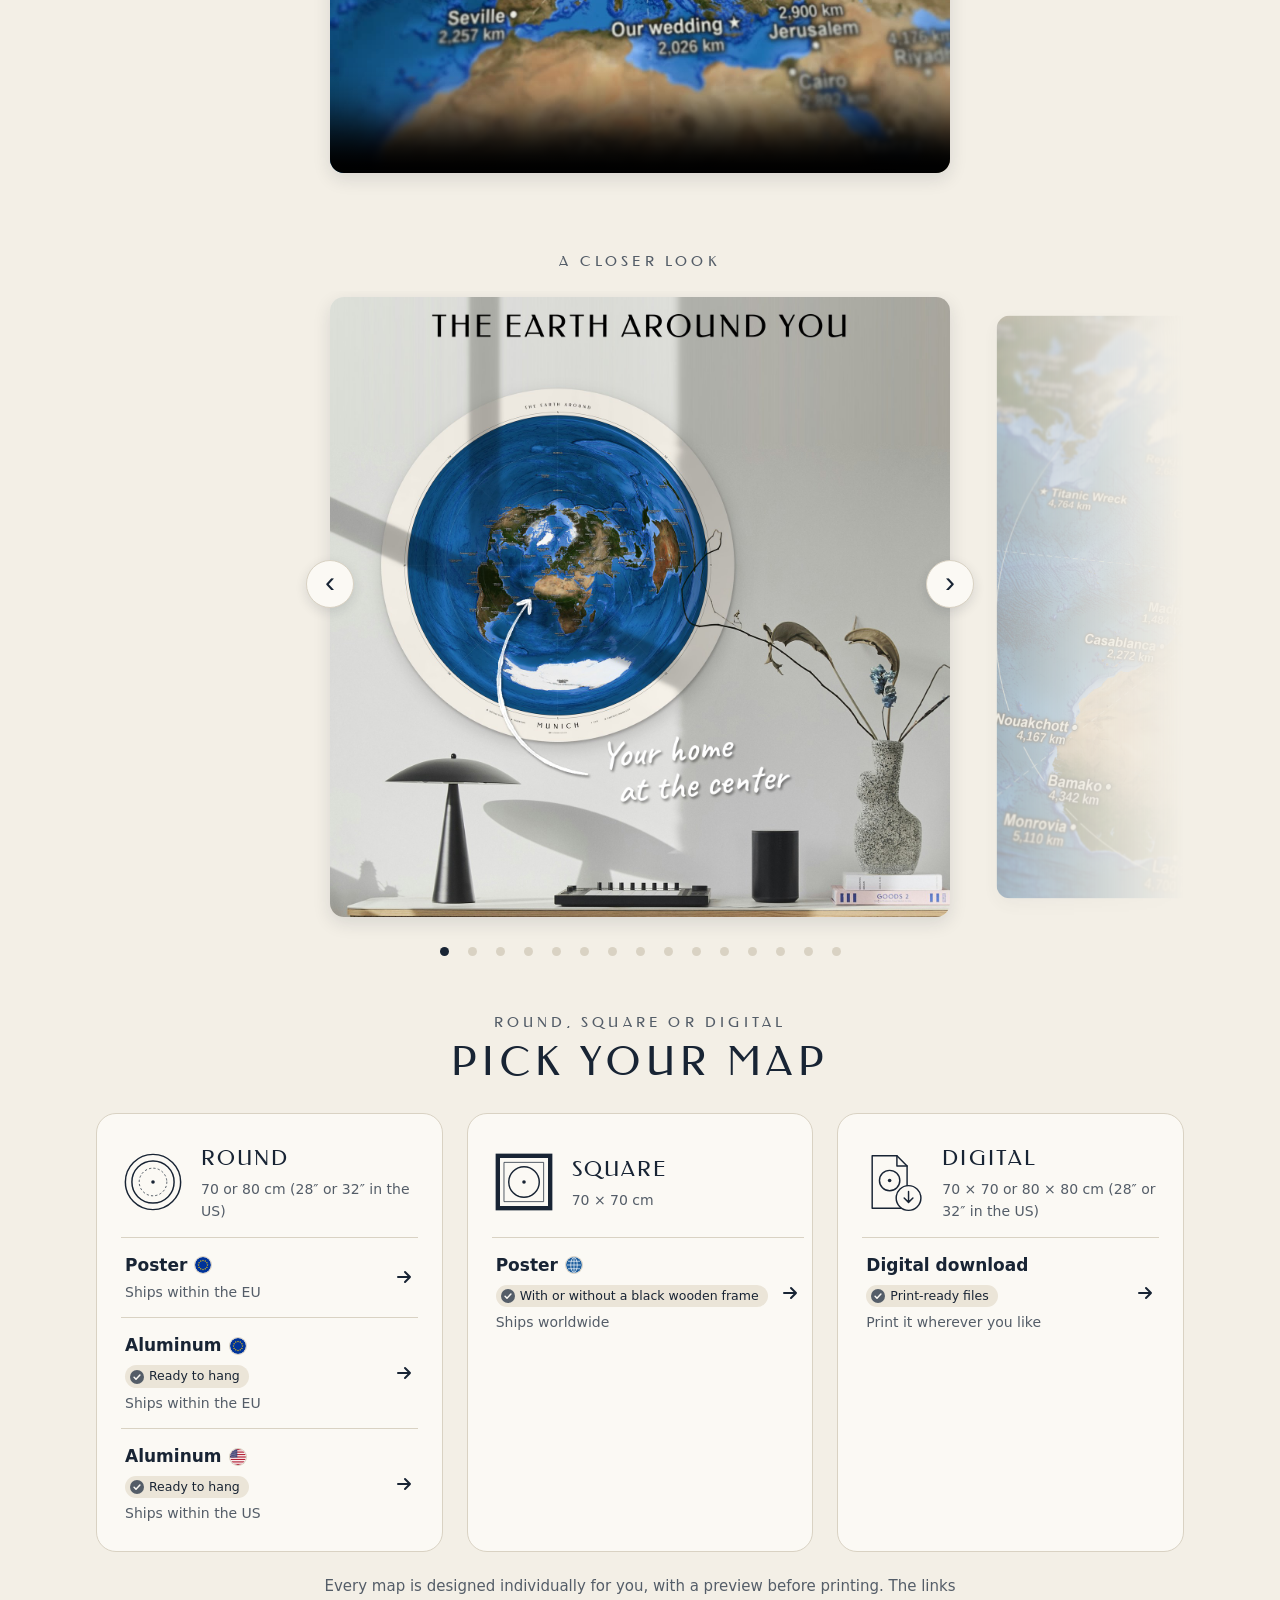
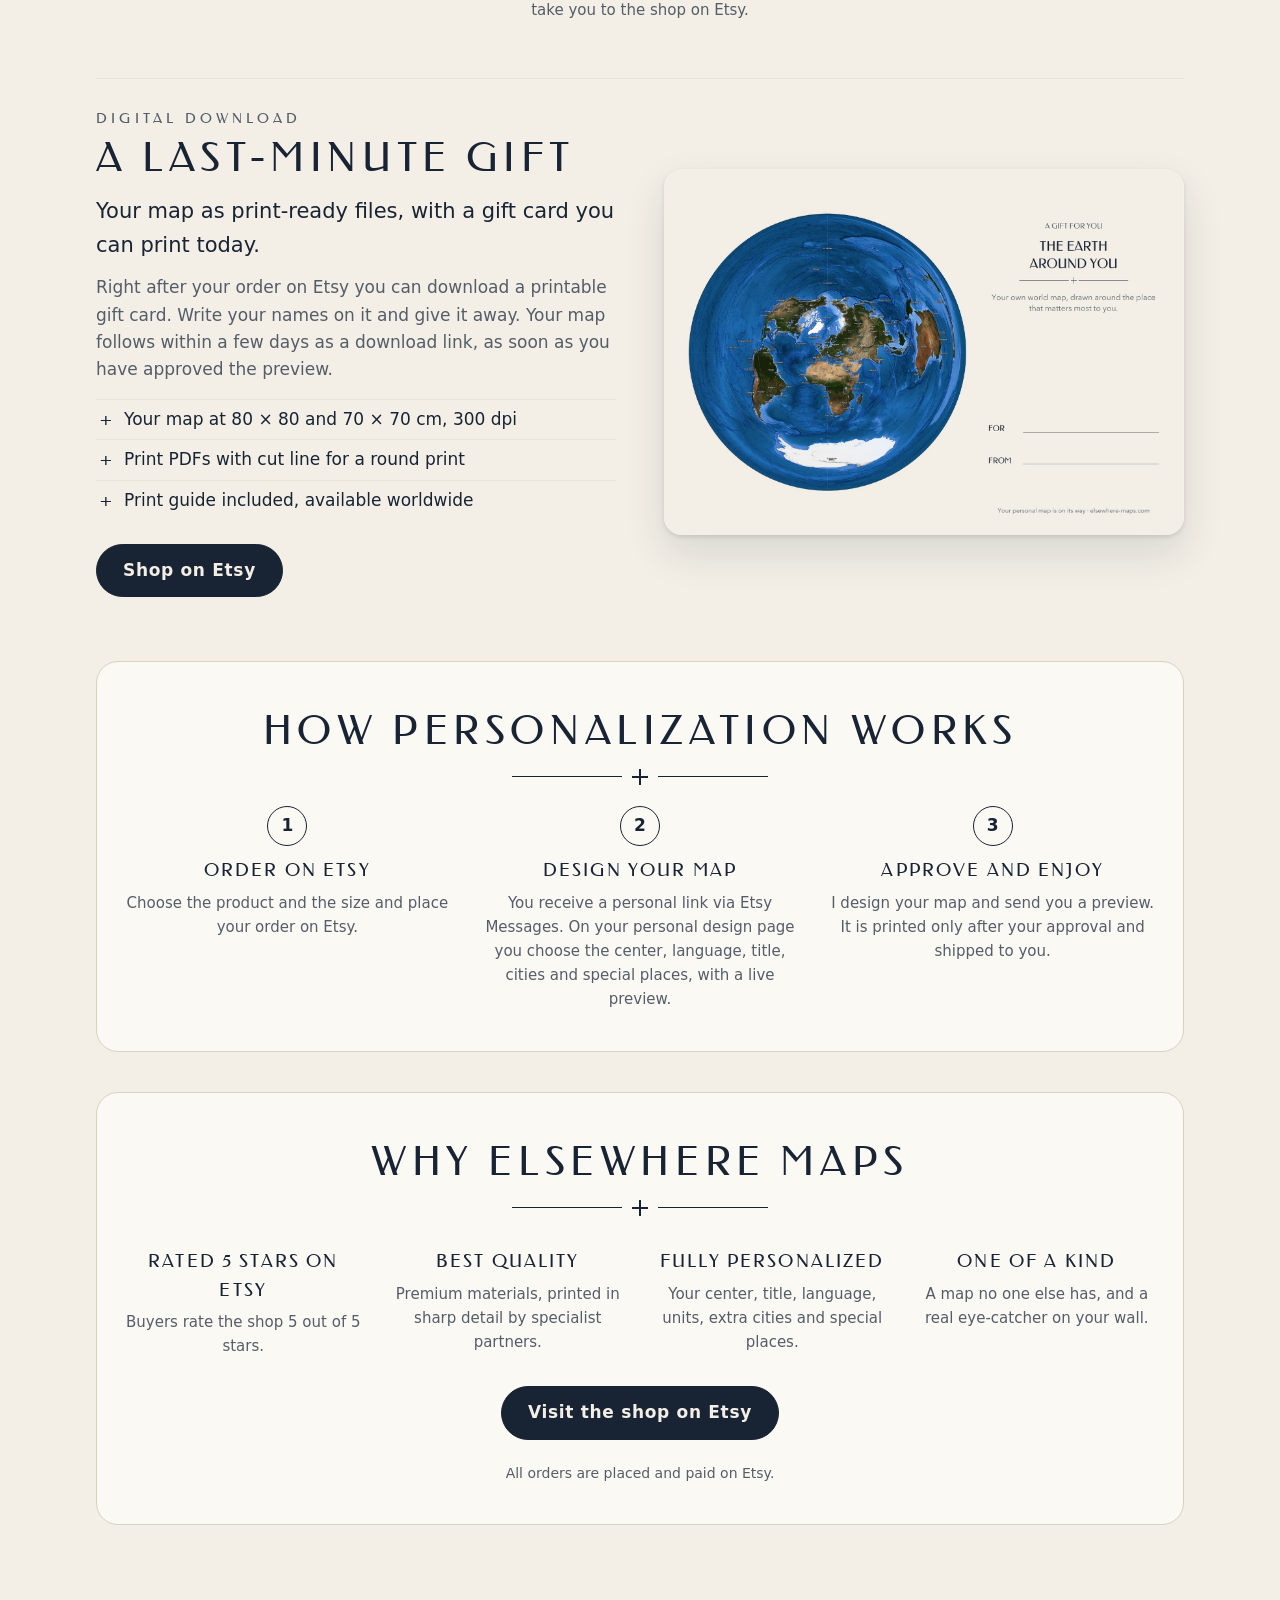
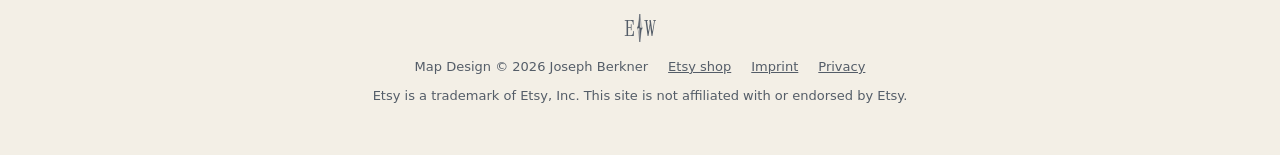
==== commit 275fa0e0: "Add files via upload" ====
--- a/index.html
+++ b/index.html
@@ -78,7 +78,7 @@
      "name": "The Earth Around You",
      "alternateName": "Personalized azimuthal equidistant world map",
      "artform": "Poster",
-     "artMedium": "Premium paper, aluminum composite (Dibond)",
+     "artMedium": "Matte paper, aluminum composite (Dibond), framed poster or digital file",
      "genre": "Cartography",
      "creator": {
       "@id": "https://elsewhere-maps.com/#org"
@@ -89,8 +89,65 @@
       "https://elsewhere-maps.com/img/earth_poster.jpg",
       "https://elsewhere-maps.com/img/earth_closeup.jpg"
      ],
-     "description": "Personalized world map in the azimuthal equidistant projection, centered on your place. Shows true distances and true directions to every city on Earth. Round poster, round aluminum print or square poster, 70 or 80 cm.",
-     "keywords": "azimuthal equidistant projection, azimuthal map, equidistant map, personalized world map, custom world map poster, round world map, distance map, map centered on my city, world map print, aluminum world map, gift"
+     "description": "Personalized world map in the azimuthal equidistant projection, centered on your place. Shows true distances and true directions to every city on Earth. Round poster, round aluminum print, square poster (unframed or framed) or digital download.",
+     "keywords": "azimuthal equidistant projection, azimuthal map, equidistant map, personalized world map, custom world map poster, round world map, distance map, map centered on my city, world map print, aluminum world map, gift",
+     "workExample": [
+      {
+       "@type": "VisualArtwork",
+       "name": "The Earth Around You, Round Poster",
+       "artform": "Poster",
+       "artMedium": "Matte paper",
+       "description": "Round poster, 70 or 80 cm in diameter. Ships within the EU.",
+       "url": "https://elsewheremaps.etsy.com/listing/4611142491/the-earth-around-you-round-poster-of",
+       "creator": {
+        "@id": "https://elsewhere-maps.com/#org"
+       }
+      },
+      {
+       "@type": "VisualArtwork",
+       "name": "The Earth Around You, Round Aluminum",
+       "artform": "Print",
+       "artMedium": "Aluminum composite (Dibond)",
+       "description": "Round aluminum print, ready to hang, 70 or 80 cm in diameter. Ships within the EU.",
+       "url": "https://elsewheremaps.etsy.com/listing/4611145681/the-earth-around-you-round-aluminum-wall",
+       "creator": {
+        "@id": "https://elsewhere-maps.com/#org"
+       }
+      },
+      {
+       "@type": "VisualArtwork",
+       "name": "The Earth Around You, Round Aluminum (US)",
+       "artform": "Print",
+       "artMedium": "Aluminum composite",
+       "description": "Round aluminum print, ready to hang, 28 or 32 inches in diameter. Ships within the US.",
+       "url": "https://elsewheremaps.etsy.com/listing/4611167706/the-earth-around-you-round-metal-wall",
+       "creator": {
+        "@id": "https://elsewhere-maps.com/#org"
+       }
+      },
+      {
+       "@type": "VisualArtwork",
+       "name": "The Earth Around You, Square Poster",
+       "artform": "Poster",
+       "artMedium": "Matte paper, optional black wooden frame",
+       "description": "Square poster, 70 × 70 cm, unframed or in a black wooden frame. Ships worldwide.",
+       "url": "https://elsewheremaps.etsy.com/listing/4611210004/the-earth-around-you-square-poster-of",
+       "creator": {
+        "@id": "https://elsewhere-maps.com/#org"
+       }
+      },
+      {
+       "@type": "VisualArtwork",
+       "name": "The Earth Around You, Digital Download",
+       "artform": "Digital file",
+       "artMedium": "Print-ready files (JPG, PDF)",
+       "description": "Print-ready files of your personalized map, with a printable gift card.",
+       "url": "https://elsewheremaps.etsy.com/listing/4612820786/the-earth-around-you-personalized-world",
+       "creator": {
+        "@id": "https://elsewhere-maps.com/#org"
+       }
+      }
+     ]
     }
    },
    {
@@ -118,10 +175,10 @@
  }
 ]
 </script>
-<link rel="icon" href="favicon.svg?v=202611071400" type="image/svg+xml">
-<link rel="stylesheet" href="style.css?v=202611071400">
-<script src="i18n.js?v=202611071400" defer></script>
-<script src="app.js?v=202611071400" defer></script>
+<link rel="icon" href="favicon.svg?v=202611121800" type="image/svg+xml">
+<link rel="stylesheet" href="style.css?v=202611121800">
+<script src="i18n.js?v=202611121800" defer></script>
+<script src="app.js?v=202611121800" defer></script>
 </head>
 <body data-product="earth">
 
@@ -169,12 +226,6 @@
         <p class="lead" data-i18n="earth_lead">The whole world, drawn around one single point: yours.</p>
         <p data-i18n="earth_p1">The map uses the azimuthal equidistant projection.</p>
         <p data-i18n="earth_p2">You choose the center.</p>
-        <ul class="facts">
-          <li data-i18n="earth_f1">Round poster or round aluminum</li>
-          <li data-i18n="earth_f2">Square poster</li>
-          <li data-i18n="earth_f3">Designed individually for you</li>
-          <li data-i18n="earth_f4">Also as a digital download</li>
-        </ul>
         <a class="btn etsy" data-etsy="earthAroundYou" href="https://elsewheremaps.etsy.com" target="_blank" rel="noopener" data-i18n="shop_etsy">Shop on Etsy</a>
       </div>
     </section>
@@ -200,12 +251,40 @@
         <figure><img src="img/earth_files.jpg" width="1600" height="1600" alt="Contents of the digital download" data-i18n-alt="g13_alt" loading="lazy"><figcaption data-i18n="g13"></figcaption></figure>
         <figure><img src="img/earth_gift.jpg" width="1600" height="1600" alt="Printable gift card and the four steps from order to download" data-i18n-alt="g14_alt" loading="lazy"><figcaption data-i18n="g14"></figcaption></figure>
         <figure><img src="img/earth_variants.jpg" width="1600" height="1600" alt="Four versions of the personalized world map: round poster, round aluminum print, square poster and framed square poster, with the regions each ships to" data-i18n-alt="g8_alt" loading="lazy"><figcaption data-i18n="g8"></figcaption></figure>
-        <figure><img src="img/earth_sizes.jpg" width="1600" height="1600" alt="World map poster sizes 70 × 70 cm and 80 × 80 cm shown to scale in the same room" data-i18n-alt="g6_alt" loading="lazy"><figcaption data-i18n="g6"></figcaption></figure>
+        <figure><img src="img/earth_sizes.jpg" width="1600" height="1600" alt="Round world map in 70 cm and 80 cm diameter, shown to scale in the same room" data-i18n-alt="g6_alt" loading="lazy"><figcaption data-i18n="g6"></figcaption></figure>
         <figure><img src="img/earth_benefits.jpg" width="1600" height="1600" alt="Benefits of the personalized world map print: 5-star shop, premium quality, fully personalized, one of a kind, free shipping" data-i18n-alt="g7_alt" loading="lazy"><figcaption data-i18n="g7"></figcaption></figure>
       </div>
       <button type="button" class="car-nav prev" aria-label="Previous picture" data-i18n-aria="car_prev">&#8249;</button>
       <button type="button" class="car-nav next" aria-label="Next picture" data-i18n-aria="car_next">&#8250;</button>
       <div class="dots"></div>
+    </section>
+
+    <section class="versions" aria-labelledby="ver-h">
+      <div class="kicker" data-i18n="ver_kicker">Round, square or digital</div>
+      <h2 id="ver-h" data-i18n="ver_h">Pick your map</h2>
+      <div class="v-grid">
+      <div class="v-group">
+        <div class="v-head"><svg class="v-icon" viewBox="0 0 88 88" aria-hidden="true"><circle cx="44" cy="44" r="38"/><circle cx="44" cy="44" r="29"/><circle cx="44" cy="44" r="19" class="thin"/><circle cx="44" cy="44" r="2.5" class="dot"/></svg><div><h3 data-i18n="ver_round"></h3><p data-i18n="ver_round_sub"></p></div></div>
+        <ul>
+          <li><a data-etsy="earthRoundPoster" href="https://elsewheremaps.etsy.com" target="_blank" rel="noopener"><span class="v-text"><span class="v-name"><span data-i18n="ver_poster"></span><img class="v-flag" src="img/flag_eu.svg" alt="" width="16" height="16"></span><span class="v-note" data-i18n="ship_eu"></span></span><span class="visually-hidden" data-i18n="ver_sr"></span><svg class="v-arrow" width="20" height="20" viewBox="0 0 20 20" aria-hidden="true"><path d="M4 10h12M11 5l5 5-5 5"/></svg></a></li>
+          <li><a data-etsy="earthAluEU" href="https://elsewheremaps.etsy.com" target="_blank" rel="noopener"><span class="v-text"><span class="v-name"><span data-i18n="ver_alu"></span><img class="v-flag" src="img/flag_eu.svg" alt="" width="16" height="16"></span><span class="v-tags"><span class="v-tag"><svg viewBox="0 0 12 12" aria-hidden="true"><path d="M2.5 6.3l2.3 2.3 4.7-5"/></svg><span data-i18n="ver_hang"></span></span></span><span class="v-note" data-i18n="ship_eu"></span></span><span class="visually-hidden" data-i18n="ver_sr"></span><svg class="v-arrow" width="20" height="20" viewBox="0 0 20 20" aria-hidden="true"><path d="M4 10h12M11 5l5 5-5 5"/></svg></a></li>
+          <li><a data-etsy="earthAluUS" href="https://elsewheremaps.etsy.com" target="_blank" rel="noopener"><span class="v-text"><span class="v-name"><span data-i18n="ver_alu"></span><img class="v-flag" src="img/flag_us.svg" alt="" width="16" height="16"></span><span class="v-tags"><span class="v-tag"><svg viewBox="0 0 12 12" aria-hidden="true"><path d="M2.5 6.3l2.3 2.3 4.7-5"/></svg><span data-i18n="ver_hang"></span></span></span><span class="v-note" data-i18n="ship_us"></span></span><span class="visually-hidden" data-i18n="ver_sr"></span><svg class="v-arrow" width="20" height="20" viewBox="0 0 20 20" aria-hidden="true"><path d="M4 10h12M11 5l5 5-5 5"/></svg></a></li>
+        </ul>
+      </div>
+      <div class="v-group">
+        <div class="v-head"><svg class="v-icon" viewBox="0 0 88 88" aria-hidden="true"><rect x="8" y="8" width="72" height="72" class="frame"/><rect x="17" y="17" width="54" height="54" class="hair"/><circle cx="44" cy="44" r="21"/><circle cx="44" cy="44" r="2.5" class="dot"/></svg><div><h3 data-i18n="ver_square"></h3><p data-i18n="ver_square_sub"></p></div></div>
+        <ul>
+          <li><a data-etsy="earthSquare" href="https://elsewheremaps.etsy.com" target="_blank" rel="noopener"><span class="v-text"><span class="v-name"><span data-i18n="ver_poster"></span><img class="v-flag" src="img/flag_world.svg" alt="" width="16" height="16"></span><span class="v-tags"><span class="v-tag"><svg viewBox="0 0 12 12" aria-hidden="true"><path d="M2.5 6.3l2.3 2.3 4.7-5"/></svg><span data-i18n="ver_frame"></span></span></span><span class="v-note" data-i18n="ship_world"></span></span><span class="visually-hidden" data-i18n="ver_sr"></span><svg class="v-arrow" width="20" height="20" viewBox="0 0 20 20" aria-hidden="true"><path d="M4 10h12M11 5l5 5-5 5"/></svg></a></li>
+        </ul>
+      </div>
+      <div class="v-group">
+        <div class="v-head"><svg class="v-icon" viewBox="0 0 88 88" aria-hidden="true"><path d="M14 8h34l14 14v58H14z"/><path d="M48 8v14h14"/><circle cx="38" cy="42" r="14"/><circle cx="38" cy="42" r="2.5" class="dot"/><circle cx="64" cy="66" r="17" class="badge"/><path d="M64 57v15M58 66l6 6 6-6"/></svg><div><h3 data-i18n="ver_digital"></h3><p data-i18n="ver_digital_sub"></p></div></div>
+        <ul>
+          <li><a data-etsy="earthDigital" href="https://elsewheremaps.etsy.com" target="_blank" rel="noopener"><span class="v-text"><span class="v-name" data-i18n="ver_digital_item"></span><span class="v-tags"><span class="v-tag"><svg viewBox="0 0 12 12" aria-hidden="true"><path d="M2.5 6.3l2.3 2.3 4.7-5"/></svg><span data-i18n="ver_digital_note"></span></span></span><span class="v-note" data-i18n="ver_digital_where"></span></span><span class="visually-hidden" data-i18n="ver_sr"></span><svg class="v-arrow" width="20" height="20" viewBox="0 0 20 20" aria-hidden="true"><path d="M4 10h12M11 5l5 5-5 5"/></svg></a></li>
+        </ul>
+      </div>
+      </div>
+      <p class="v-foot" data-i18n="ver_note"></p>
     </section>
 
     <section class="product digital reverse" aria-labelledby="dig-h">
--- a/style.css
+++ b/style.css
@@ -163,6 +163,45 @@
 .about-photo .initials { font-size: 34px; }
 .close { position: absolute; top: 10px; right: 10px; width: 40px; height: 40px; border: 0; border-radius: 50%; background: var(--soft); color: var(--ink); font-size: 24px; line-height: 1; cursor: pointer; }
 
+/* Abschnitt "Pick your map": eine Zeile je Etsy-Anzeige, nach Form gruppiert, ohne Preise */
+.versions { text-align: center; padding: 8px 0 56px; }
+.versions h2 { margin: 6px 0 28px; }
+.v-grid { display: grid; grid-template-columns: repeat(3, minmax(0, 1fr)); gap: 24px; text-align: left; }
+.v-group { background: var(--card); border: 1px solid var(--line); border-radius: 20px; padding: 28px 24px 12px; }
+/* Kopf und Liste als gemeinsame Zeilen aller Kaesten: die erste Linie steht ueberall auf gleicher Hoehe */
+@supports (grid-template-rows: subgrid) {
+  .v-grid { grid-template-rows: auto auto; }
+  .v-group { display: grid; grid-row: span 2; grid-template-rows: subgrid; row-gap: 0; align-content: start; }
+}
+.v-head { display: flex; align-items: center; gap: 16px; margin-bottom: 14px; }
+.v-head h3 { margin: 0; font-family: var(--head); text-transform: var(--head-case); letter-spacing: .1em; font-weight: var(--head-weight); font-size: 21px; }
+.v-head p { margin: 2px 0 0; color: var(--muted); font-size: 14px; }
+.v-icon { flex: 0 0 64px; width: 64px; height: 64px; fill: none; stroke: var(--ink); stroke-width: 2; stroke-linecap: round; stroke-linejoin: round; }
+.v-icon .thin { stroke-width: 1; stroke-dasharray: 2 4; }
+.v-icon .hair { stroke-width: 1; }
+.v-icon .frame { stroke-width: 6; stroke-linecap: butt; stroke-linejoin: miter; }
+.v-icon .dot { fill: var(--ink); stroke: none; }
+.v-icon .badge { fill: var(--card); }
+.v-group ul { list-style: none; margin: 0; padding: 0; border-top: 1px solid var(--line); }
+.v-group li { border-bottom: 1px solid var(--line); }
+.v-group li:last-child { border-bottom: 0; }
+.v-group a { display: flex; align-items: center; gap: 12px; min-height: 44px; padding: 14px 4px; color: var(--ink); text-decoration: none; }
+.v-text { flex: 1 1 auto; display: flex; flex-direction: column; gap: 2px; }
+.v-name { font-weight: 600; display: inline-flex; align-items: center; gap: 8px; }
+.v-note { font-size: 14px; color: var(--muted); }
+.v-flag { flex: 0 0 16px; width: 16px; height: 16px; border-radius: 50%; box-shadow: 0 0 0 1px var(--line); }
+.v-tags { display: flex; flex-wrap: wrap; gap: 6px; margin: 4px 0 2px; }
+.v-tag { display: inline-flex; align-items: center; gap: 5px; padding: 3px 9px 3px 5px; border-radius: 12px; background: var(--soft); color: var(--ink); font-size: 12.5px; line-height: 1.3; white-space: nowrap; }
+@media (max-width: 1180px) and (min-width: 901px) { .v-tag { white-space: normal; } }
+.v-tag svg { flex: 0 0 14px; width: 14px; height: 14px; padding: 2px; box-sizing: border-box; border-radius: 50%; background: var(--muted); fill: none; stroke: var(--card); stroke-width: 1.8; stroke-linecap: round; stroke-linejoin: round; }
+.v-arrow { flex: 0 0 20px; fill: none; stroke: currentColor; stroke-width: 2; stroke-linecap: round; stroke-linejoin: round; transition: transform .2s; }
+.v-group a:hover .v-name > span { text-decoration: underline; text-underline-offset: 4px; }
+.v-group a:hover .v-arrow { transform: translateX(3px); }
+.v-group a:focus-visible { outline: 2px solid var(--focus); outline-offset: 2px; border-radius: 6px; }
+.v-foot { margin: 22px auto 0; max-width: 640px; color: var(--muted); font-size: 15px; }
+@media (max-width: 900px) { .v-grid { grid-template-columns: 1fr; grid-template-rows: none; max-width: 560px; margin: 0 auto; } .v-group { grid-row: auto; grid-template-rows: auto auto; } }
+@media (prefers-reduced-motion: reduce) { .v-arrow { transition: none; } }
+
 [hidden] { display: none !important; }
 
 @media (max-width: 900px) {
